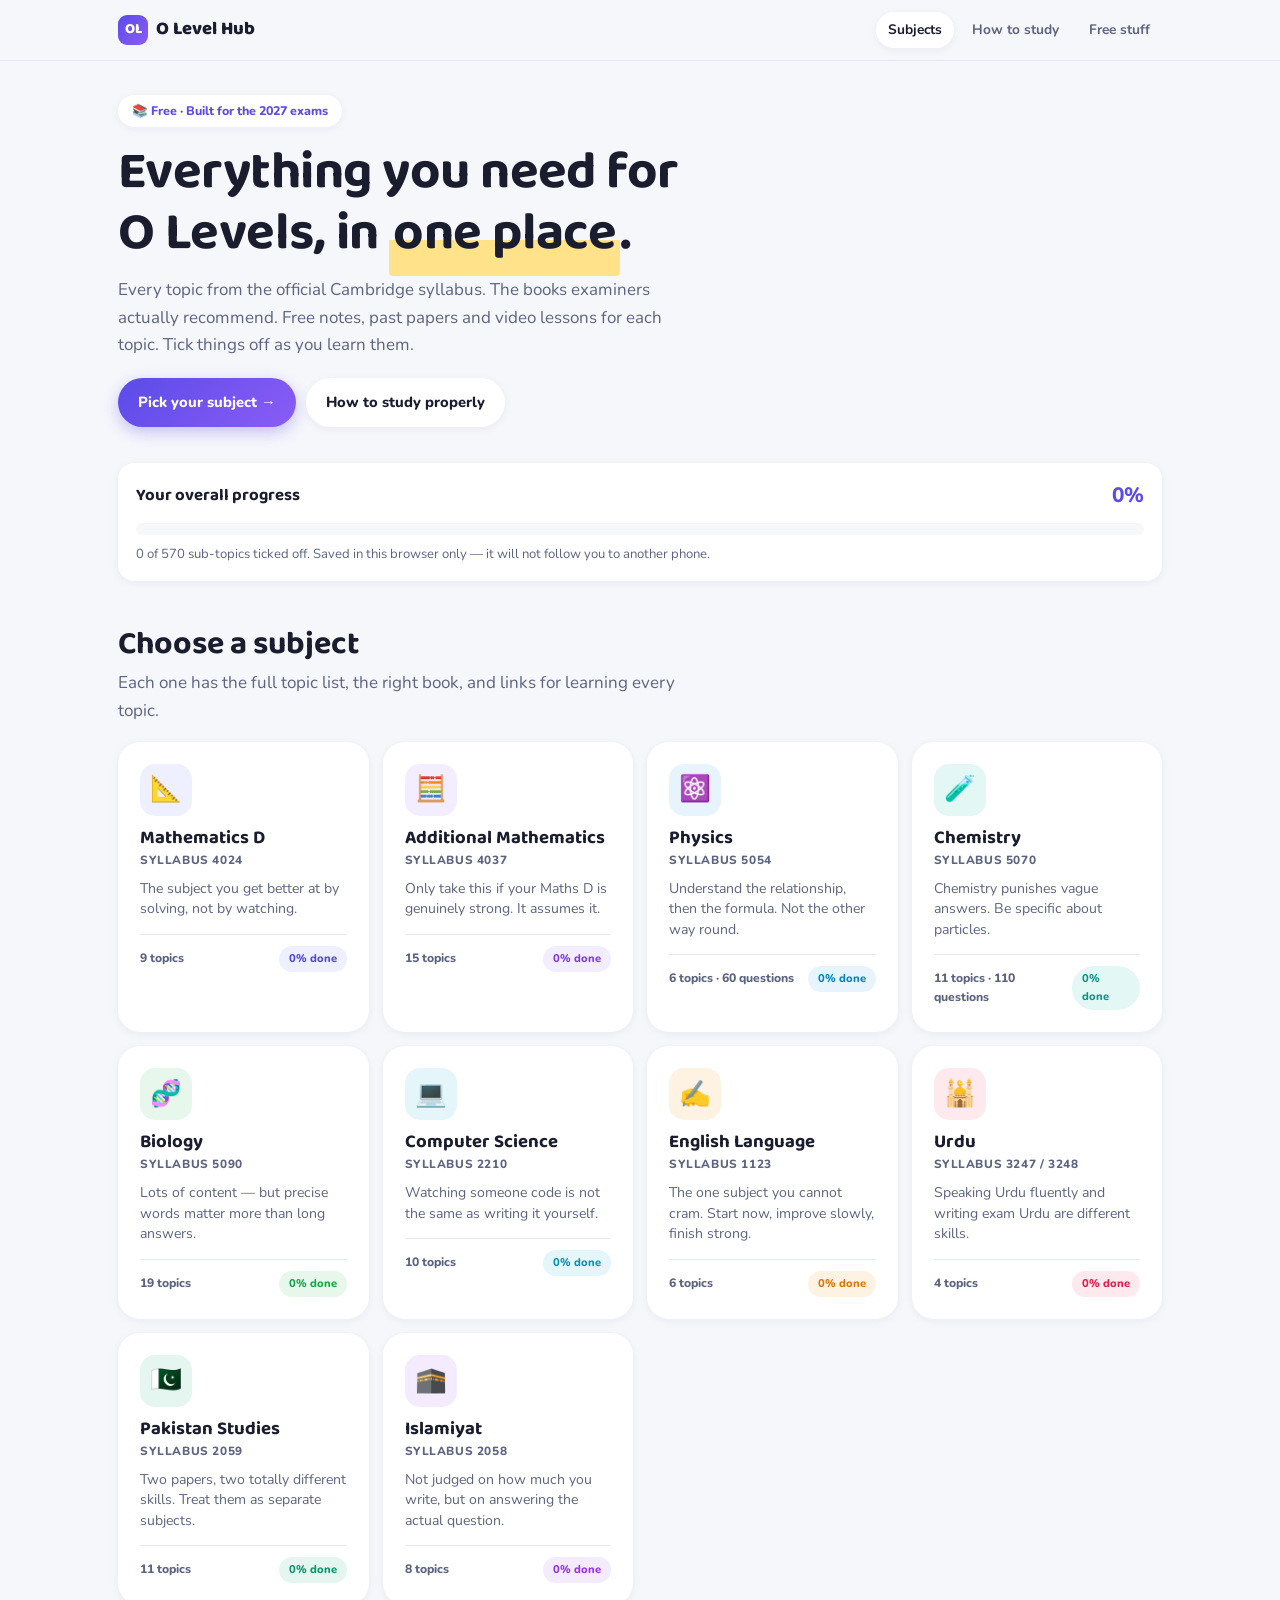
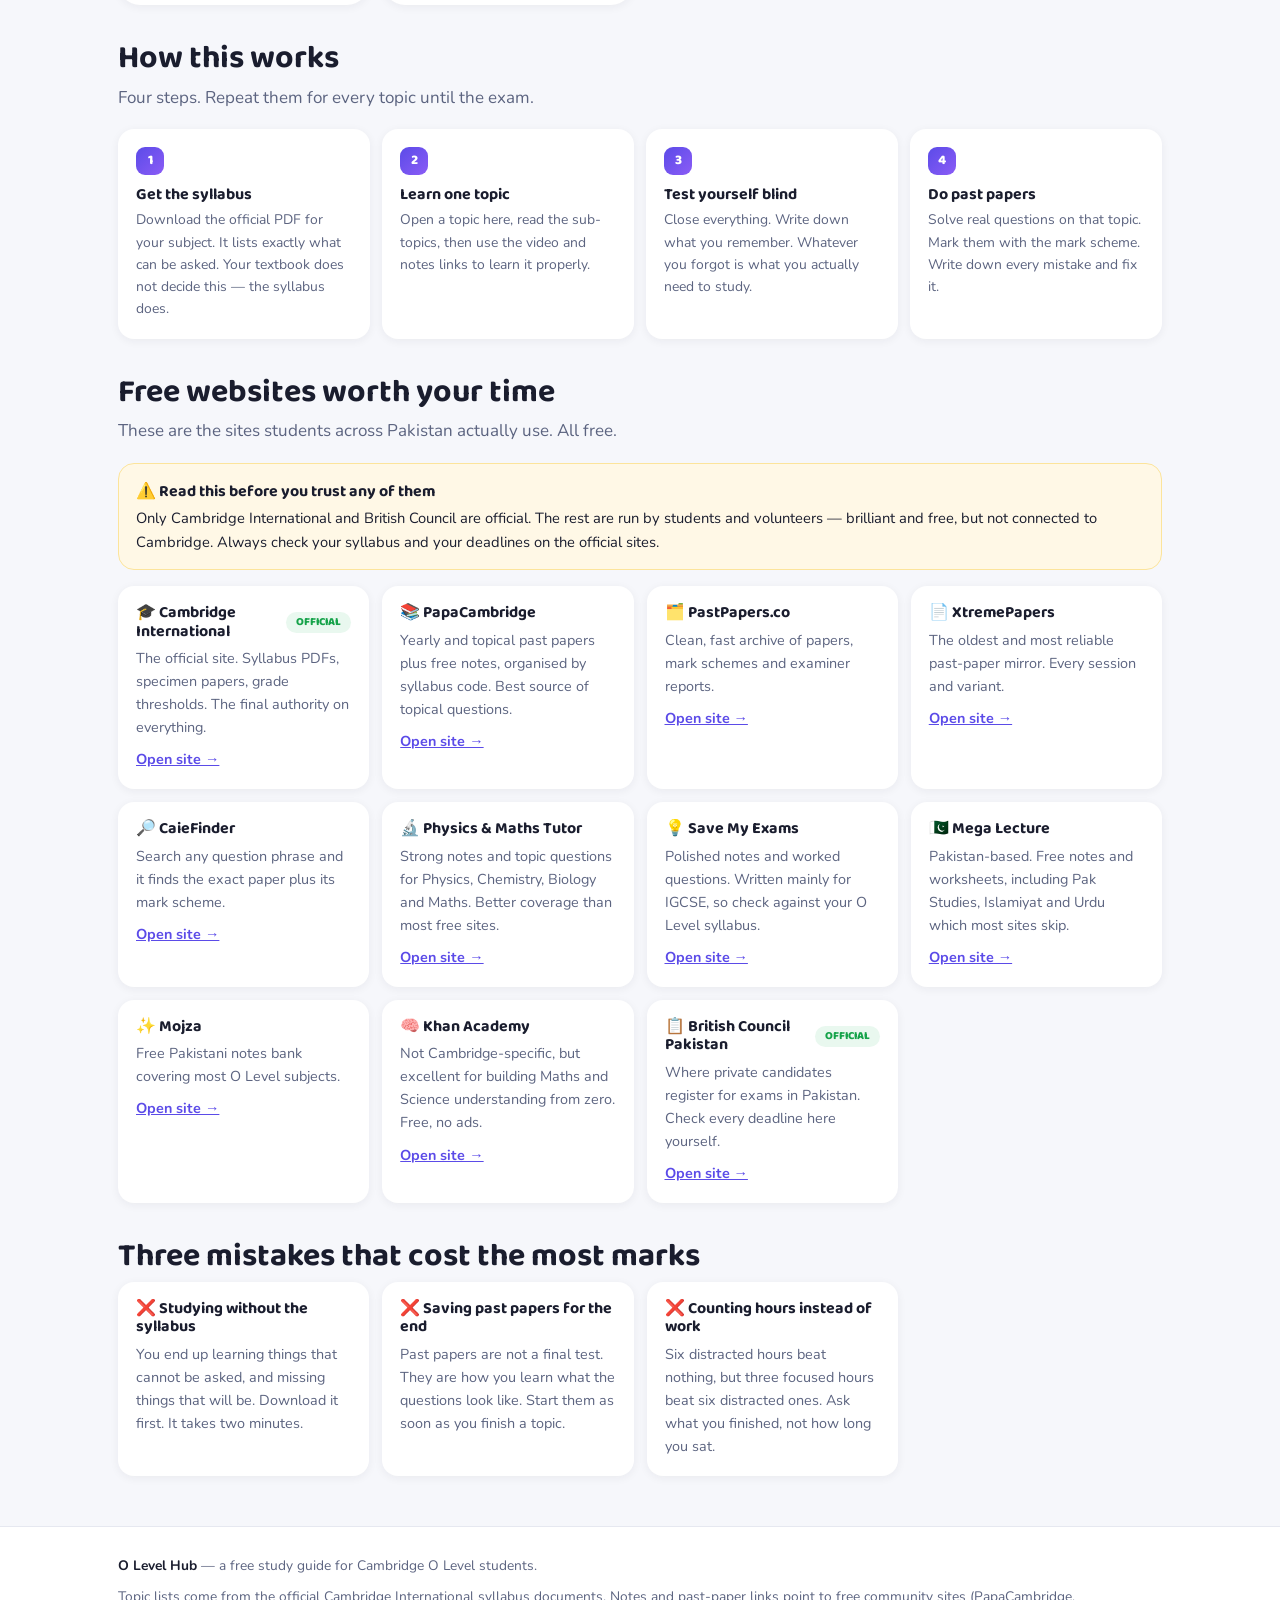
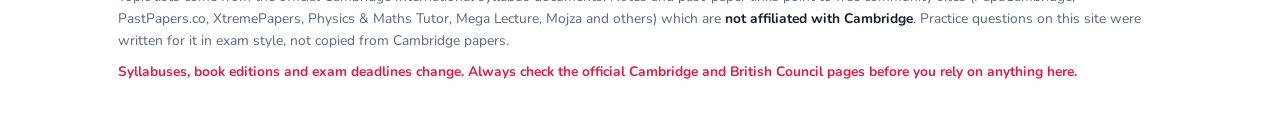
==== index.html @ d4491a42 "index physics past papers" ====
<!DOCTYPE html>
<html lang="en">
<head>
<meta charset="UTF-8">
<meta name="viewport" content="width=device-width, initial-scale=1">
<title>O Level Hub — Free Syllabus, Books & Past Papers</title>
<meta name="description" content="Free Cambridge O Level study hub. Every topic from the official syllabus, the right books, free notes and past papers. Built for students in Pakistan.">
<link rel="preconnect" href="https://fonts.googleapis.com">
<link rel="preconnect" href="https://fonts.gstatic.com" crossorigin>
<link href="https://fonts.googleapis.com/css2?family=Baloo+2:wght@600;700;800&family=Nunito:wght@400;600;700;800&display=swap" rel="stylesheet">
<link rel="stylesheet" href="style.css">
</head>
<body>

<header class="topbar">
  <div class="topbar-in">
    <a class="logo" href="index.html"><span class="dot">OL</span> <span class="full">O Level Hub</span></a>
    <nav class="topnav">
      <a href="index.html" class="on">Subjects</a>
      <a href="guide.html">How to study</a>
      <a href="#resources">Free stuff</a>
    </nav>
  </div>
</header>

<div class="wrap">

  <section class="hero">
    <span class="kicker">📚 Free · Built for the 2027 exams</span>
    <h1>Everything you need for<br>O Levels, in <span class="hl">one place</span>.</h1>
    <p class="lead">Every topic from the official Cambridge syllabus. The books examiners actually recommend. Free notes, past papers and video lessons for each topic. Tick things off as you learn them.</p>
    <div class="btnrow">
      <a class="btn" href="#subjects">Pick your subject →</a>
      <a class="btn alt" href="guide.html">How to study properly</a>
    </div>
  </section>

  <div class="progwrap" id="overall"></div>

  <section class="sec" id="subjects">
    <h2>Choose a subject</h2>
    <p class="sub">Each one has the full topic list, the right book, and links for learning every topic.</p>
    <div class="subjects" id="grid"></div>
  </section>

  <section class="sec">
    <h2>How this works</h2>
    <p class="sub">Four steps. Repeat them for every topic until the exam.</p>
    <div class="steps">
      <div class="step">
        <h4>Get the syllabus</h4>
        <p>Download the official PDF for your subject. It lists exactly what can be asked. Your textbook does not decide this — the syllabus does.</p>
      </div>
      <div class="step">
        <h4>Learn one topic</h4>
        <p>Open a topic here, read the sub-topics, then use the video and notes links to learn it properly.</p>
      </div>
      <div class="step">
        <h4>Test yourself blind</h4>
        <p>Close everything. Write down what you remember. Whatever you forgot is what you actually need to study.</p>
      </div>
      <div class="step">
        <h4>Do past papers</h4>
        <p>Solve real questions on that topic. Mark them with the mark scheme. Write down every mistake and fix it.</p>
      </div>
    </div>
  </section>

  <section class="sec" id="resources">
    <h2>Free websites worth your time</h2>
    <p class="sub">These are the sites students across Pakistan actually use. All free.</p>
    <div class="notice">
      <b>⚠️ Read this before you trust any of them</b>
      Only Cambridge International and British Council are official. The rest are run by students and volunteers — brilliant and free, but not connected to Cambridge. Always check your syllabus and your deadlines on the official sites.
    </div>
    <div class="cards" id="reslist"></div>
  </section>

  <section class="sec">
    <h2>Three mistakes that cost the most marks</h2>
    <div class="cards">
      <div class="card">
        <h4>❌ Studying without the syllabus</h4>
        <p>You end up learning things that cannot be asked, and missing things that will be. Download it first. It takes two minutes.</p>
      </div>
      <div class="card">
        <h4>❌ Saving past papers for the end</h4>
        <p>Past papers are not a final test. They are how you learn what the questions look like. Start them as soon as you finish a topic.</p>
      </div>
      <div class="card">
        <h4>❌ Counting hours instead of work</h4>
        <p>Six distracted hours beat nothing, but three focused hours beat six distracted ones. Ask what you finished, not how long you sat.</p>
      </div>
    </div>
  </section>

</div>

<footer>
  <div class="wrap">
    <p><b>O Level Hub</b> — a free study guide for Cambridge O Level students.</p>
    <p>Topic lists come from the official Cambridge International syllabus documents. Notes and past-paper links point to free community sites (PapaCambridge, PastPapers.co, XtremePapers, Physics &amp; Maths Tutor, Mega Lecture, Mojza and others) which are <b>not affiliated with Cambridge</b>. Practice questions on this site were written for it in exam style, not copied from Cambridge papers.</p>
    <p class="warn">Syllabuses, book editions and exam deadlines change. Always check the official Cambridge and British Council pages before you rely on anything here.</p>
  </div>
</footer>

<script src="data.js"></script>
<script src="questions.js"></script>
<script src="realquestions.js"></script>
<script src="app.js"></script>
<script>
  renderSubjectGrid(document.getElementById("grid"));
  renderOverall(document.getElementById("overall"));
  renderResources(document.getElementById("reslist"));
</script>
</body>
</html>
---- style.css ----
/* ============================================================
   O LEVEL HUB — SHARED STYLES
   Colourful, app-style, built for phones first.
   ============================================================ */

:root{
  --bg:#F6F7FB;
  --card:#FFFFFF;
  --ink:#1A1D2E;
  --ink-soft:#5C6480;
  --line:#E6E8F0;
  --brand:#5B4BE8;
  --brand-2:#8B5CF6;
  --good:#16A34A;
  --warn:#F59E0B;
  --hot:#E11D48;

  --display:'Baloo 2','Trebuchet MS',sans-serif;
  --body:'Nunito','Segoe UI',sans-serif;

  --r-lg:22px;
  --r-md:16px;
  --r-sm:10px;
  --shadow:0 2px 10px rgba(26,29,46,.06);
  --shadow-lg:0 8px 26px rgba(26,29,46,.10);
  --wrap:1080px;
}

*{box-sizing:border-box}
html{-webkit-text-size-adjust:100%;scroll-behavior:smooth}
@media (prefers-reduced-motion:reduce){
  html{scroll-behavior:auto}
  *{animation-duration:.01ms!important;transition-duration:.01ms!important}
}
body{
  margin:0;background:var(--bg);color:var(--ink);
  font-family:var(--body);font-size:17px;line-height:1.6;
  -webkit-font-smoothing:antialiased;
}
img{max-width:100%}
a{color:var(--brand)}
h1,h2,h3,h4{font-family:var(--display);font-weight:700;line-height:1.15;margin:0}
.wrap{max-width:var(--wrap);margin:0 auto;padding:0 18px}

/* ---------- top bar ---------- */
.topbar{
  position:sticky;top:0;z-index:60;background:rgba(246,247,251,.92);
  backdrop-filter:blur(10px);border-bottom:1px solid var(--line);
}
.topbar-in{
  max-width:var(--wrap);margin:0 auto;padding:12px 18px;
  display:flex;align-items:center;gap:14px;
}
.logo{
  font-family:var(--display);font-weight:800;font-size:1.15rem;
  text-decoration:none;color:var(--ink);display:flex;align-items:center;gap:8px;
}
.logo .dot{
  width:30px;height:30px;border-radius:9px;flex:0 0 auto;
  background:linear-gradient(135deg,var(--brand),var(--brand-2));
  display:grid;place-items:center;color:#fff;font-size:.9rem;
}
.topnav{margin-left:auto;display:flex;gap:6px}
.topnav a{
  font-size:.86rem;font-weight:700;text-decoration:none;color:var(--ink-soft);
  padding:7px 12px;border-radius:99px;
}
.topnav a:hover,.topnav a.on{background:#fff;color:var(--ink);box-shadow:var(--shadow)}
@media(max-width:620px){
  .topnav a{padding:6px 9px;font-size:.8rem}
  .logo span.full{display:none}
}

/* ---------- hero ---------- */
.hero{padding:34px 0 12px}
.hero .kicker{
  display:inline-flex;align-items:center;gap:7px;background:#fff;
  border-radius:99px;padding:6px 14px;font-size:.78rem;font-weight:800;
  color:var(--brand);box-shadow:var(--shadow);margin-bottom:16px;
}
.hero h1{font-size:clamp(2rem,7vw,3.3rem);letter-spacing:-.01em;margin-bottom:12px}
.hero h1 .hl{
  background:linear-gradient(180deg,transparent 58%,#FFE28A 58%);
  padding:0 4px;border-radius:4px;
}
.hero p.lead{font-size:1.06rem;color:var(--ink-soft);max-width:56ch;margin:0 0 20px}
.btnrow{display:flex;flex-wrap:wrap;gap:10px;margin-bottom:8px}
.btn{
  display:inline-flex;align-items:center;gap:8px;text-decoration:none;
  font-weight:800;font-size:.92rem;padding:13px 20px;border-radius:99px;
  background:linear-gradient(135deg,var(--brand),var(--brand-2));color:#fff;
  box-shadow:0 5px 16px rgba(91,75,232,.32);border:0;cursor:pointer;
  font-family:var(--body);
}
.btn:hover{transform:translateY(-2px);transition:transform .15s}
.btn.alt{background:#fff;color:var(--ink);box-shadow:var(--shadow)}

/* ---------- section heads ---------- */
.sec{padding:30px 0 6px}
.sec h2{font-size:clamp(1.4rem,4.5vw,2rem);margin-bottom:6px}
.sec p.sub{color:var(--ink-soft);margin:0 0 18px;max-width:60ch}

/* ---------- subject grid ---------- */
.subjects{
  display:grid;gap:14px;
  grid-template-columns:repeat(auto-fill,minmax(230px,1fr));
}
.scard{
  background:var(--card);border-radius:var(--r-lg);padding:20px;
  text-decoration:none;color:var(--ink);box-shadow:var(--shadow);
  border:2px solid transparent;display:block;position:relative;overflow:hidden;
  transition:transform .16s,box-shadow .16s,border-color .16s;
}
.scard:hover{transform:translateY(-4px);box-shadow:var(--shadow-lg)}
.scard .ico{
  width:52px;height:52px;border-radius:15px;display:grid;place-items:center;
  font-size:1.6rem;margin-bottom:12px;
}
.scard h3{font-size:1.16rem;margin-bottom:2px}
.scard .code{
  font-size:.74rem;font-weight:800;letter-spacing:.05em;
  color:var(--ink-soft);margin-bottom:9px;display:block;
}
.scard p{font-size:.88rem;color:var(--ink-soft);margin:0 0 14px;line-height:1.45}
.scard .meta{
  display:flex;align-items:center;justify-content:space-between;
  font-size:.76rem;font-weight:800;color:var(--ink-soft);
  border-top:1px solid var(--line);padding-top:11px;
}
.pill{
  font-size:.7rem;font-weight:800;padding:4px 10px;border-radius:99px;
  background:var(--bg);color:var(--ink-soft);
}

/* ---------- generic cards ---------- */
.cards{display:grid;gap:13px;grid-template-columns:repeat(auto-fill,minmax(240px,1fr))}
.card{
  background:var(--card);border-radius:var(--r-md);padding:18px;
  box-shadow:var(--shadow);
}
.card h4{font-size:1rem;margin-bottom:6px;display:flex;align-items:center;gap:8px}
.card p{font-size:.9rem;color:var(--ink-soft);margin:0}
.card a{font-weight:700;word-break:break-word}

/* ---------- steps ---------- */
.steps{display:grid;gap:12px;grid-template-columns:repeat(auto-fill,minmax(215px,1fr));counter-reset:s}
.step{
  background:var(--card);border-radius:var(--r-md);padding:18px;
  box-shadow:var(--shadow);position:relative;
}
.step::before{
  counter-increment:s;content:counter(s);
  font-family:var(--display);font-weight:800;font-size:.85rem;
  width:28px;height:28px;border-radius:9px;display:grid;place-items:center;
  background:linear-gradient(135deg,var(--brand),var(--brand-2));color:#fff;
  margin-bottom:11px;
}
.step h4{font-size:1rem;margin-bottom:5px}
.step p{font-size:.87rem;color:var(--ink-soft);margin:0}

/* ---------- notice ---------- */
.notice{
  background:#FFF8E6;border:1.5px solid #FCE49B;border-radius:var(--r-md);
  padding:15px 17px;margin:16px 0;font-size:.92rem;
}
.notice b{display:block;margin-bottom:3px;font-family:var(--display);font-size:1rem}
.notice.blue{background:#EEF2FF;border-color:#C9D2FB}
.notice.green{background:#E9F8EF;border-color:#B4E6C9}

/* ---------- subject page header ---------- */
.subhead{padding:26px 0 8px}
.subhead .backlink{
  font-size:.85rem;font-weight:800;text-decoration:none;color:var(--ink-soft);
  display:inline-flex;align-items:center;gap:6px;margin-bottom:16px;
}
.subhero{
  border-radius:var(--r-lg);padding:26px;color:#fff;position:relative;overflow:hidden;
  box-shadow:var(--shadow-lg);
}
.subhero .bigico{font-size:2.6rem;margin-bottom:8px;display:block}
.subhero h1{font-size:clamp(1.8rem,6vw,2.7rem);margin-bottom:4px}
.subhero .codeline{
  font-weight:800;opacity:.9;font-size:.9rem;margin-bottom:12px;
  display:flex;flex-wrap:wrap;gap:8px;align-items:center;
}
.subhero .codeline span{
  background:rgba(255,255,255,.22);padding:4px 11px;border-radius:99px;font-size:.78rem;
}
.subhero p{margin:0;font-size:1.02rem;opacity:.95;max-width:52ch}
.subhero .syllink{
  display:inline-flex;align-items:center;gap:7px;margin-top:16px;
  background:#fff;padding:11px 18px;border-radius:99px;
  font-weight:800;font-size:.87rem;text-decoration:none;
}

/* ---------- papers ---------- */
.papers{display:grid;gap:12px;grid-template-columns:repeat(auto-fill,minmax(230px,1fr))}
.paper{
  background:var(--card);border-radius:var(--r-md);padding:17px;box-shadow:var(--shadow);
  border-left:5px solid var(--brand);
}
.paper h4{font-size:.98rem;margin-bottom:4px}
.paper .pmeta{font-size:.8rem;font-weight:800;color:var(--ink-soft);margin-bottom:7px}
.paper p{font-size:.87rem;color:var(--ink-soft);margin:0}

/* ---------- progress ---------- */
.progwrap{
  background:var(--card);border-radius:var(--r-md);padding:16px 18px;
  box-shadow:var(--shadow);margin:16px 0;
}
.progtop{display:flex;align-items:center;justify-content:space-between;gap:12px;margin-bottom:10px}
.progtop b{font-family:var(--display);font-size:1.05rem}
.progtop .pct{font-weight:800;font-size:1.3rem}
.track{height:12px;background:var(--bg);border-radius:99px;overflow:hidden}
.fill{height:100%;width:0%;border-radius:99px;transition:width .4s ease}
.progwrap .hint{font-size:.82rem;color:var(--ink-soft);margin:9px 0 0}

/* ---------- topic accordion ---------- */
.topic{
  background:var(--card);border-radius:var(--r-md);margin-bottom:11px;
  box-shadow:var(--shadow);overflow:hidden;
}
.topic summary{
  list-style:none;cursor:pointer;padding:16px 18px;
  display:flex;align-items:center;gap:12px;
}
.topic summary::-webkit-details-marker{display:none}
.topic .chev{
  width:26px;height:26px;border-radius:8px;flex:0 0 auto;display:grid;place-items:center;
  font-weight:800;font-size:1.1rem;color:#fff;line-height:1;
}
.topic[open] .chev{transform:rotate(45deg)}
.topic .tname{font-family:var(--display);font-weight:700;font-size:1.05rem;flex:1;min-width:0}
.topic .tcount{
  font-size:.75rem;font-weight:800;color:var(--ink-soft);
  background:var(--bg);padding:4px 10px;border-radius:99px;white-space:nowrap;
}
.tbody{padding:0 18px 18px}
.subrow{
  display:flex;gap:11px;align-items:flex-start;padding:9px 0;
  border-top:1px solid var(--line);font-size:.93rem;
}
.subrow label{cursor:pointer;line-height:1.45}
.subrow input:checked ~ label{color:var(--ink-soft);text-decoration:line-through}
.box{
  appearance:none;-webkit-appearance:none;width:22px;height:22px;flex:0 0 auto;
  border:2px solid #C9CEDD;border-radius:7px;cursor:pointer;background:#fff;
  display:grid;place-content:center;transition:.14s;margin-top:1px;
}
.box::before{
  content:"";width:10px;height:6px;border-left:2.5px solid #fff;border-bottom:2.5px solid #fff;
  transform:rotate(-45deg) scale(0);transition:transform .14s;
}
.box:checked{background:var(--good);border-color:var(--good)}
.box:checked::before{transform:rotate(-45deg) scale(1)}
.box:focus-visible{outline:2px solid var(--brand);outline-offset:2px}

.tiprow{
  background:#FFF8E6;border-radius:var(--r-sm);padding:12px 14px;margin-top:13px;
  font-size:.88rem;line-height:1.5;
}
.tiprow b{font-family:var(--display);display:block;margin-bottom:2px}
.linkrow{display:flex;flex-wrap:wrap;gap:8px;margin-top:12px}
.linkbtn{
  display:inline-flex;align-items:center;gap:6px;text-decoration:none;
  font-size:.8rem;font-weight:800;padding:9px 14px;border-radius:99px;
  background:var(--bg);color:var(--ink);border:1.5px solid var(--line);
}
.linkbtn:hover{border-color:var(--brand);color:var(--brand)}

/* ---------- test page ---------- */
.toolbar{display:flex;flex-wrap:wrap;gap:9px;margin-bottom:16px}
.toolbar .btn{padding:10px 16px;font-size:.85rem}
.qcard{
  background:var(--card);border-radius:var(--r-md);padding:18px;
  box-shadow:var(--shadow);margin-bottom:13px;
}
.qtop{display:flex;align-items:center;gap:9px;margin-bottom:11px;flex-wrap:wrap}
.qnum{
  font-family:var(--display);font-weight:800;font-size:.8rem;color:#fff;
  padding:4px 11px;border-radius:99px;
}
.cmdtag{
  font-size:.7rem;font-weight:800;letter-spacing:.06em;text-transform:uppercase;
  background:#EEF2FF;color:#4F46E5;padding:4px 10px;border-radius:99px;
}
.marks{margin-left:auto;font-weight:800;font-size:.85rem;color:var(--ink-soft)}
.qtext{font-size:1rem;line-height:1.55;margin-bottom:13px}
.reveal{
  font-family:var(--body);font-weight:800;font-size:.83rem;cursor:pointer;
  background:var(--bg);border:1.5px solid var(--line);color:var(--ink);
  padding:9px 15px;border-radius:99px;
}
.reveal:hover{border-color:var(--brand);color:var(--brand)}
.ms{
  margin-top:13px;background:#E9F8EF;border-radius:var(--r-sm);
  padding:14px 16px;font-size:.92rem;
}
.ms b{font-family:var(--display);display:block;margin-bottom:6px;color:#15803D}
.ms ul{margin:0;padding-left:19px}
.ms li{margin-bottom:5px;line-height:1.5}
.ms .trap{
  margin-top:12px;background:#FFF8E6;border-radius:var(--r-sm);padding:11px 13px;
  font-size:.88rem;line-height:1.5;
}
.ms .trap b{color:#B45309;margin-bottom:2px}

.qcard.real{border-left:5px solid var(--good)}
.papertag{
  font-size:.7rem;font-weight:800;letter-spacing:.04em;
  background:#E9F8EF;color:#15803D;padding:4px 10px;border-radius:99px;
}
.partline{
  font-size:.87rem;line-height:1.6;color:var(--ink-soft);
  background:var(--bg);border-radius:var(--r-sm);padding:11px 13px;margin-bottom:11px;
}
.partline b{color:var(--ink)}
.cmdline{display:flex;flex-wrap:wrap;gap:6px;margin-bottom:4px}
.cmdchip{
  font-size:.68rem;font-weight:800;letter-spacing:.05em;text-transform:uppercase;
  background:#EEF2FF;color:#4F46E5;padding:3px 9px;border-radius:99px;
}

.excard{
  background:#FFF4F4;border:1.5px solid #F7C9C9;border-left:5px solid var(--hot);
  border-radius:var(--r-md);padding:16px 18px;
}
.excard ul{margin:0;padding-left:20px}
.excard li{margin-bottom:10px;font-size:.94rem;line-height:1.55}
.excard li:last-child{margin-bottom:0}

/* ---------- lists ---------- */
ul.ticks{list-style:none;padding:0;margin:0}
ul.ticks li{
  padding:8px 0 8px 28px;position:relative;font-size:.94rem;
  border-bottom:1px solid var(--line);
}
ul.ticks li:last-child{border-bottom:0}
ul.ticks li::before{
  content:"✓";position:absolute;left:0;top:8px;color:var(--good);font-weight:800;
}

/* ---------- footer ---------- */
footer{
  margin-top:44px;background:#fff;border-top:1px solid var(--line);
  padding:28px 0 40px;font-size:.86rem;color:var(--ink-soft);
}
footer .wrap p{margin:0 0 9px}
footer b{color:var(--ink)}
footer .warn{color:var(--hot);font-weight:700}

/* ---------- misc ---------- */
.center{text-align:center}
.mt{margin-top:20px}
.hide{display:none}
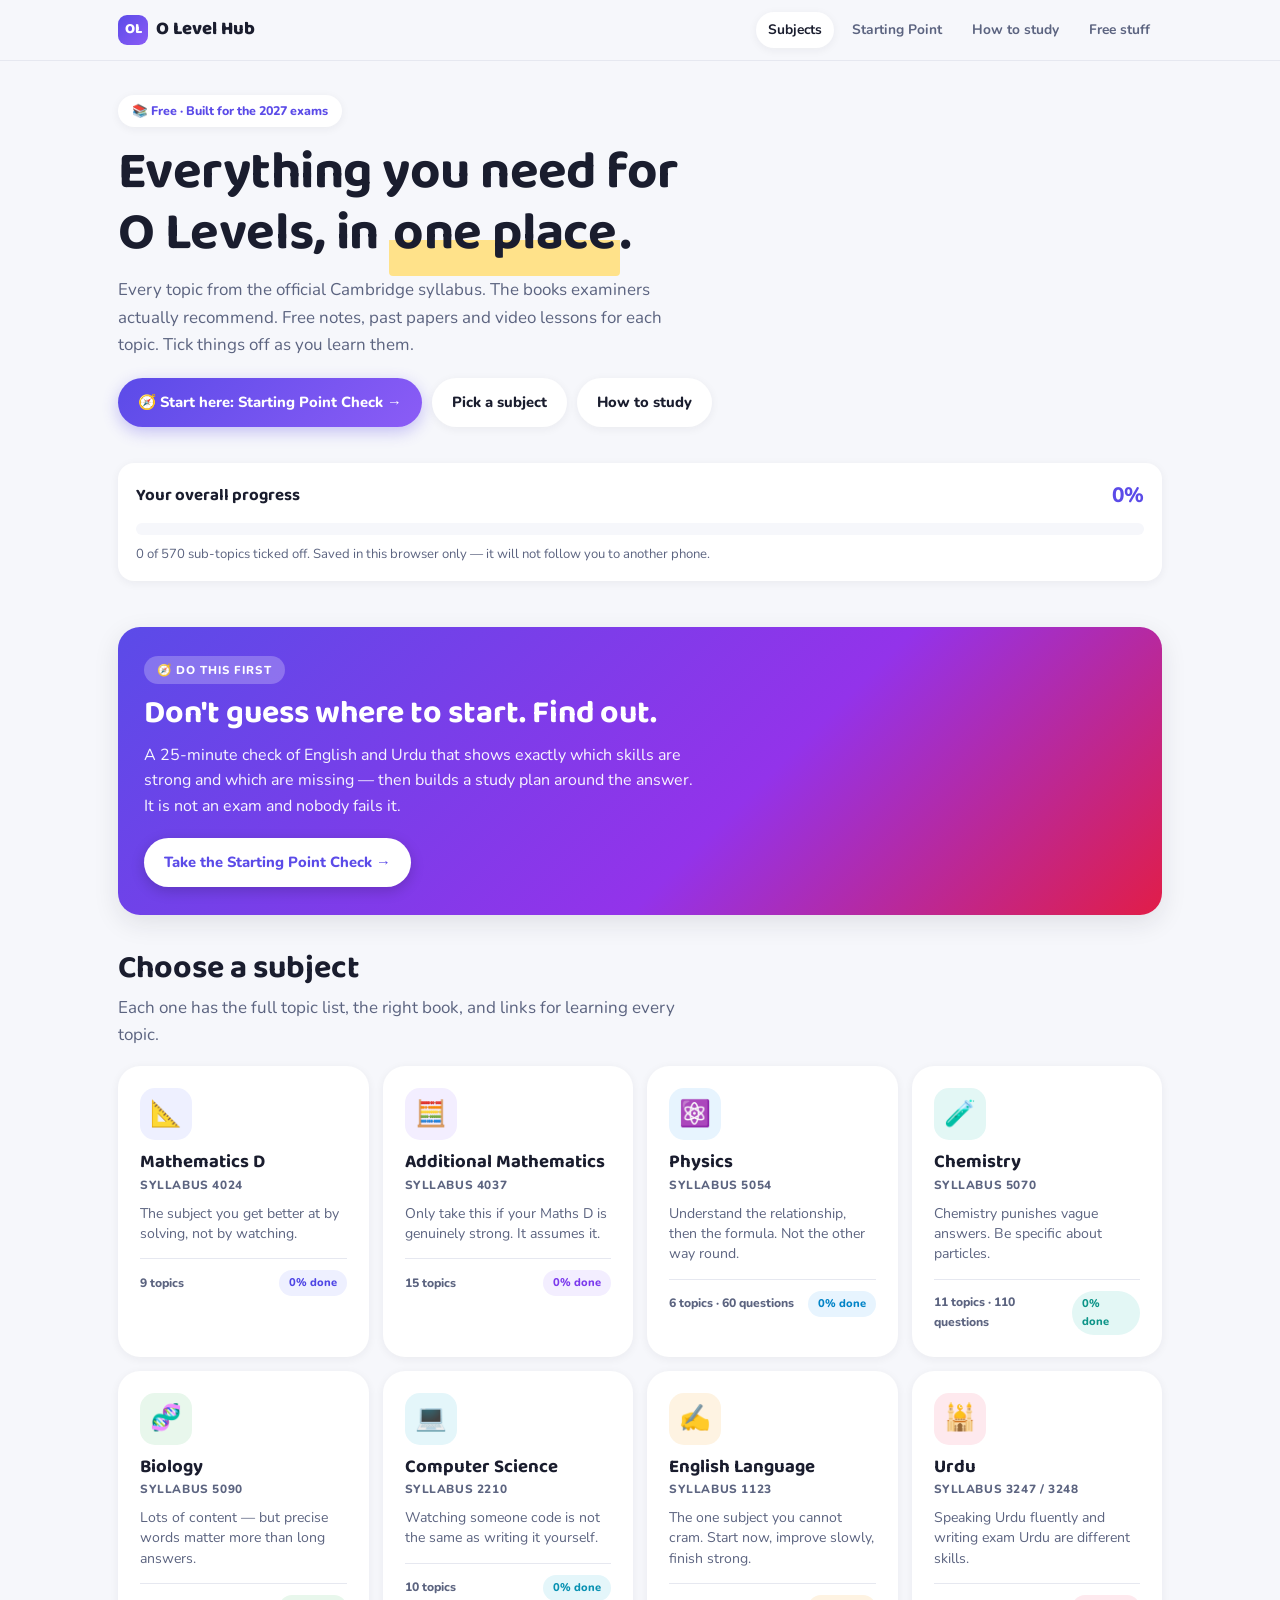
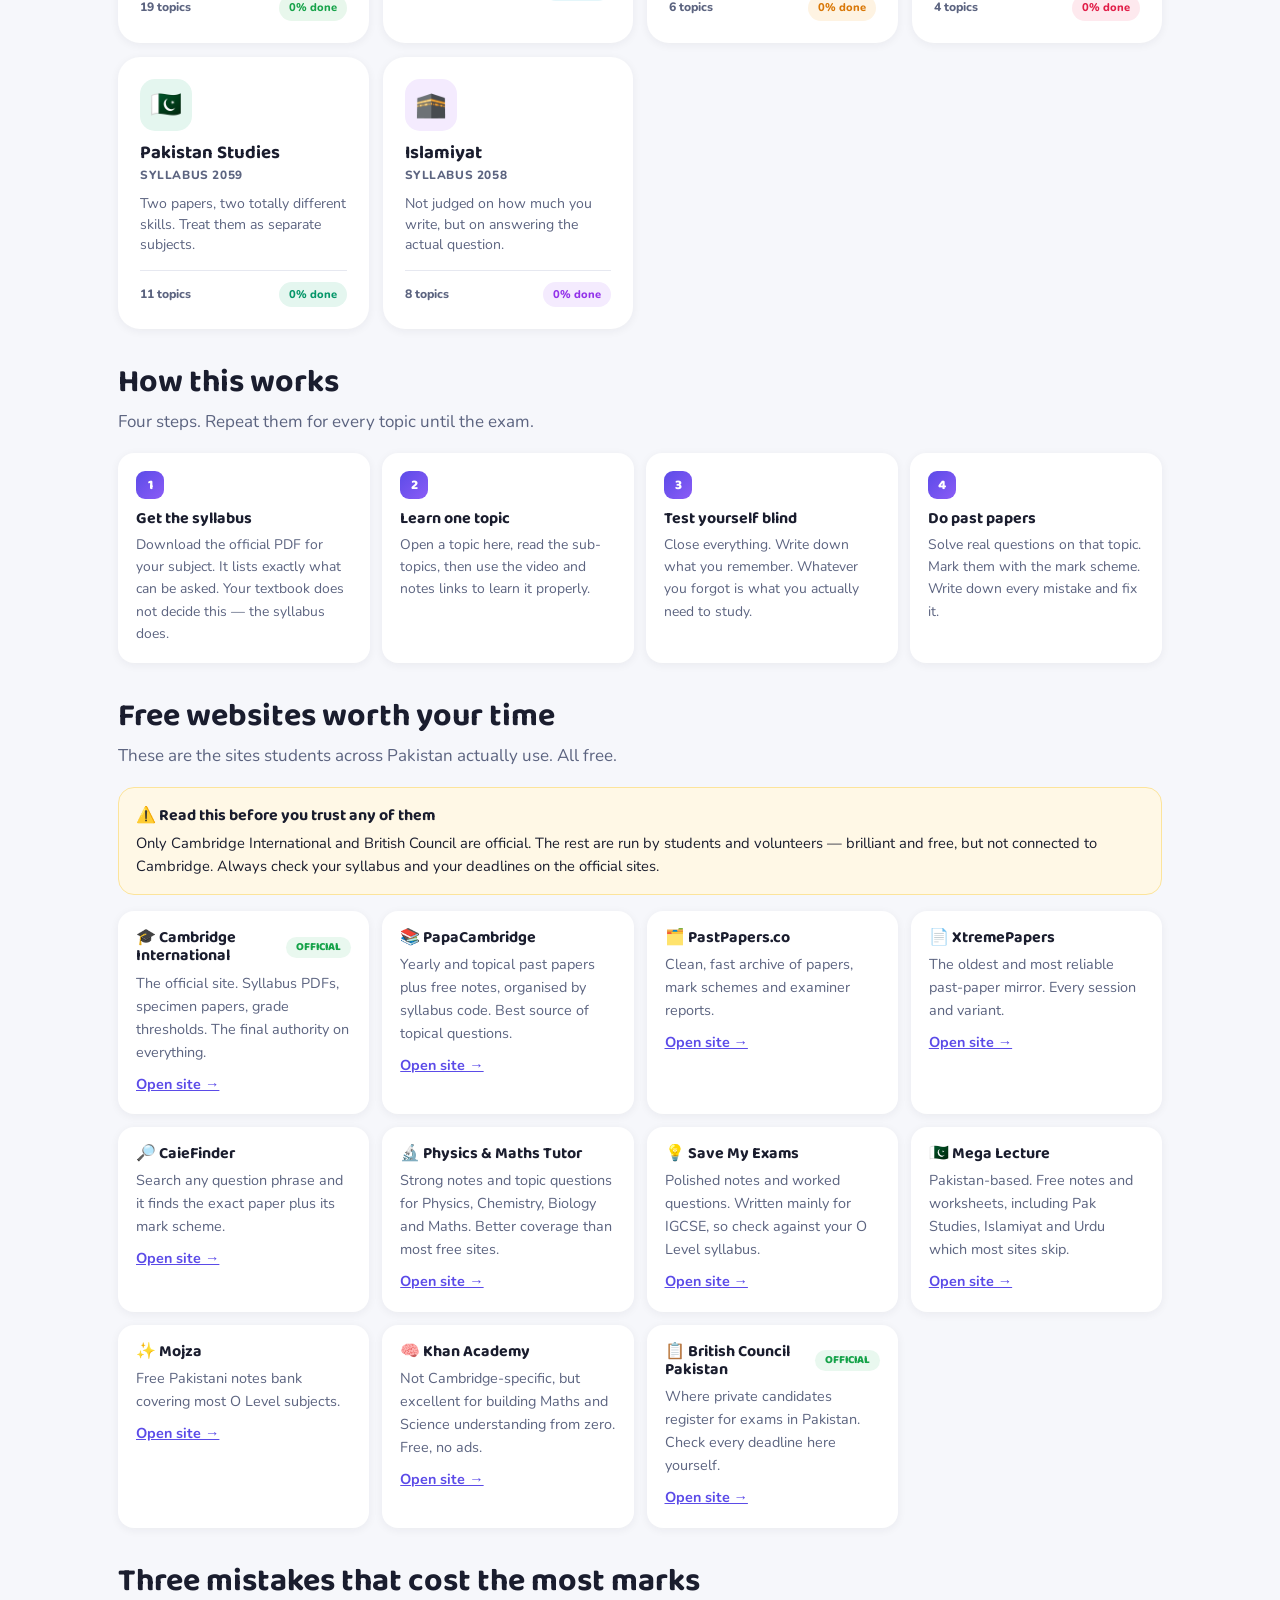
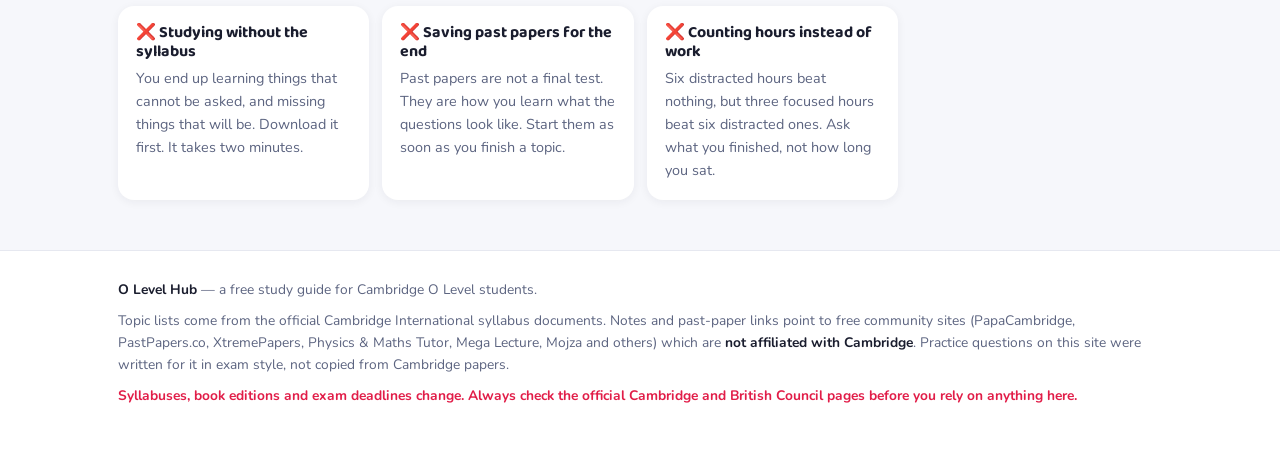
==== commit fd1d64cd: "add test for english" ====
--- a/index.html
+++ b/index.html
@@ -17,6 +17,7 @@
     <a class="logo" href="index.html"><span class="dot">OL</span> <span class="full">O Level Hub</span></a>
     <nav class="topnav">
       <a href="index.html" class="on">Subjects</a>
+      <a href="assessment.html">Starting Point</a>
       <a href="guide.html">How to study</a>
       <a href="#resources">Free stuff</a>
     </nav>
@@ -30,12 +31,25 @@
     <h1>Everything you need for<br>O Levels, in <span class="hl">one place</span>.</h1>
     <p class="lead">Every topic from the official Cambridge syllabus. The books examiners actually recommend. Free notes, past papers and video lessons for each topic. Tick things off as you learn them.</p>
     <div class="btnrow">
-      <a class="btn" href="#subjects">Pick your subject →</a>
-      <a class="btn alt" href="guide.html">How to study properly</a>
+      <a class="btn" href="assessment.html">🧭 Start here: Starting Point Check →</a>
+      <a class="btn alt" href="#subjects">Pick a subject</a>
+      <a class="btn alt" href="guide.html">How to study</a>
     </div>
   </section>
 
   <div class="progwrap" id="overall"></div>
+
+
+  <section class="sec">
+    <div class="assbanner">
+      <div class="assbannertext">
+        <span class="asstag">🧭 DO THIS FIRST</span>
+        <h2>Don't guess where to start. Find out.</h2>
+        <p>A 25-minute check of English and Urdu that shows exactly which skills are strong and which are missing — then builds a study plan around the answer. It is not an exam and nobody fails it.</p>
+        <a class="btn" href="assessment.html">Take the Starting Point Check →</a>
+      </div>
+    </div>
+  </section>
 
   <section class="sec" id="subjects">
     <h2>Choose a subject</h2>
--- a/style.css
+++ b/style.css
@@ -329,6 +329,143 @@
 .excard li{margin-bottom:10px;font-size:.94rem;line-height:1.55}
 .excard li:last-child{margin-bottom:0}
 
+/* ---------- assessment ---------- */
+.asshero{
+  border-radius:var(--r-lg);padding:30px 26px;color:#fff;
+  background:linear-gradient(135deg,var(--brand),var(--brand-2));
+  box-shadow:var(--shadow-lg);
+}
+.asshero .bigico{font-size:2.8rem;display:block;margin-bottom:10px}
+.asshero h1{font-size:clamp(1.8rem,6vw,2.7rem);margin-bottom:10px}
+.asshero p{margin:0 0 8px;opacity:.95;max-width:54ch}
+.asshero p:last-child{margin-bottom:0}
+
+.choicecard{
+  text-align:left;cursor:pointer;border:2px solid var(--line);font-family:var(--body);
+  background:var(--card);
+}
+.choicecard:hover{border-color:var(--brand);transform:translateY(-3px);transition:.15s}
+.choicecard h4{font-size:1.15rem;margin-bottom:8px}
+
+.qprogress{margin-bottom:22px}
+.qptop{display:flex;justify-content:space-between;font-size:.8rem;font-weight:800;color:var(--ink-soft);margin-bottom:8px}
+.passagebox{
+  background:var(--card);border-radius:var(--r-md);padding:18px;margin-bottom:20px;
+  box-shadow:var(--shadow);border-left:5px solid var(--brand);
+}
+.passagebox .plabel{
+  font-size:.7rem;font-weight:800;letter-spacing:.1em;text-transform:uppercase;
+  color:var(--brand);margin-bottom:8px;
+}
+.passagebox .ptext{font-size:1rem;line-height:1.75}
+.qbig{
+  font-family:var(--display);font-weight:700;font-size:clamp(1.15rem,4vw,1.5rem);
+  line-height:1.4;margin-bottom:20px;
+}
+.opts{display:grid;gap:10px}
+.opt{
+  display:flex;align-items:center;gap:13px;text-align:left;cursor:pointer;
+  background:var(--card);border:2px solid var(--line);border-radius:var(--r-md);
+  padding:15px 17px;font-family:var(--body);font-size:1rem;color:var(--ink);
+  transition:border-color .13s,transform .13s,background .13s;
+}
+.opt:hover{border-color:var(--brand);transform:translateX(3px)}
+.opt.chosen{border-color:var(--brand);background:#EEF2FF}
+.optletter{
+  width:30px;height:30px;flex:0 0 auto;border-radius:9px;display:grid;place-items:center;
+  background:var(--bg);font-weight:800;font-size:.85rem;color:var(--ink-soft);
+}
+.opt.chosen .optletter{background:var(--brand);color:#fff}
+.hint{font-size:.85rem;color:var(--ink-soft)}
+
+.writebox{
+  width:100%;min-height:210px;border:2px solid var(--line);border-radius:var(--r-md);
+  padding:16px;font-family:var(--body);font-size:1.02rem;line-height:1.7;resize:vertical;
+  background:var(--card);color:var(--ink);
+}
+.writebox:focus{outline:none;border-color:var(--brand)}
+.writestats{
+  margin-top:9px;font-size:.85rem;font-weight:800;color:var(--ink-soft);
+}
+
+/* urdu script */
+.urdu{font-family:'Noto Nastaliq Urdu',serif;direction:rtl;text-align:right;line-height:2.4}
+.opt.urdu{flex-direction:row-reverse;text-align:right}
+
+/* results */
+.reportcard{
+  background:var(--card);border-radius:var(--r-lg);padding:22px;margin:18px 0;
+  box-shadow:var(--shadow);
+}
+.rchead{display:flex;justify-content:space-between;align-items:flex-start;gap:14px;flex-wrap:wrap;margin-bottom:12px}
+.rchead h3{font-size:1.4rem;margin:0}
+.rcdate{font-size:.78rem;color:var(--ink-soft);font-weight:700}
+.rclevel{font-weight:800;font-size:.85rem;padding:8px 15px;border-radius:99px;white-space:nowrap}
+.rcwhat{font-size:.97rem;color:var(--ink-soft);margin:0 0 14px;line-height:1.6}
+.rcscore{font-size:.95rem;margin-bottom:16px}
+.rcscore b{font-size:1.3rem;font-family:var(--display)}
+.bars{display:grid;gap:11px;margin-bottom:18px}
+.barlabel{display:flex;justify-content:space-between;font-size:.85rem;font-weight:700;margin-bottom:5px}
+.l2title{font-family:var(--display);font-weight:700;font-size:1rem;margin-bottom:9px}
+.ladder2{margin-bottom:18px}
+.l2row{
+  display:flex;align-items:center;gap:11px;padding:9px 12px;border-radius:var(--r-sm);
+  margin-bottom:5px;font-size:.88rem;
+}
+.l2row.pass{background:#E9F8EF}
+.l2row.fail{background:var(--bg);opacity:.65}
+.l2n{font-weight:800;width:62px;flex:0 0 auto}
+.l2name{flex:1;color:var(--ink-soft)}
+.l2score{font-weight:800}
+.l2tick{width:20px;text-align:center;font-weight:800}
+.l2row.pass .l2tick{color:var(--good)}
+
+.writeblock{border-top:1px solid var(--line);padding-top:16px}
+.wstats{display:grid;grid-template-columns:repeat(auto-fit,minmax(105px,1fr));gap:9px;margin-bottom:14px}
+.wstat{background:var(--bg);border-radius:var(--r-sm);padding:12px;text-align:center}
+.wstat b{display:block;font-family:var(--display);font-size:1.25rem}
+.wstat span{font-size:.72rem;font-weight:700;color:var(--ink-soft)}
+.wverdict{list-style:none;padding:0;margin:0 0 12px}
+.wverdict li{padding:9px 13px;border-radius:var(--r-sm);margin-bottom:6px;font-size:.9rem;line-height:1.5}
+.wverdict li.good{background:#E9F8EF}
+.wverdict li.mid{background:#FFF8E6}
+.wverdict li.low{background:#FFF4F4}
+.wsample summary{cursor:pointer;font-weight:800;font-size:.88rem;color:var(--brand)}
+.wtext{
+  margin-top:11px;background:var(--bg);border-radius:var(--r-sm);padding:14px;
+  font-size:.95rem;line-height:1.7;white-space:pre-wrap;
+}
+.planh{margin-top:32px}
+.plan{display:grid;gap:12px}
+.plancard{
+  background:var(--card);border-radius:var(--r-md);padding:18px;box-shadow:var(--shadow);
+  display:flex;gap:15px;align-items:flex-start;border-left:5px solid var(--brand);
+}
+.planicon{font-size:1.7rem;flex:0 0 auto}
+.plancard h4{font-size:1.05rem;margin-bottom:7px}
+.planwhy,.planhow{font-size:.9rem;margin:0 0 6px;line-height:1.55;color:var(--ink-soft)}
+.planhow{margin-bottom:0}
+.planwhy b,.planhow b{color:var(--ink)}
+
+@media print{
+  .topbar,.btnrow,footer{display:none!important}
+  body{background:#fff}
+  .reportcard,.plancard{box-shadow:none;border:1px solid #ccc}
+}
+
+.assbanner{
+  border-radius:var(--r-lg);padding:28px 26px;color:#fff;
+  background:linear-gradient(135deg,#5B4BE8,#9333EA 60%,#E11D48);
+  box-shadow:var(--shadow-lg);
+}
+.asstag{
+  display:inline-block;background:rgba(255,255,255,.24);border-radius:99px;
+  padding:5px 13px;font-size:.72rem;font-weight:800;letter-spacing:.09em;margin-bottom:12px;
+}
+.assbanner h2{font-size:clamp(1.4rem,4.6vw,2rem);margin-bottom:10px;color:#fff}
+.assbanner p{margin:0 0 18px;opacity:.95;max-width:56ch;font-size:1rem}
+.assbanner .btn{background:#fff;color:var(--brand);box-shadow:0 4px 14px rgba(0,0,0,.18)}
+
 /* ---------- lists ---------- */
 ul.ticks{list-style:none;padding:0;margin:0}
 ul.ticks li{
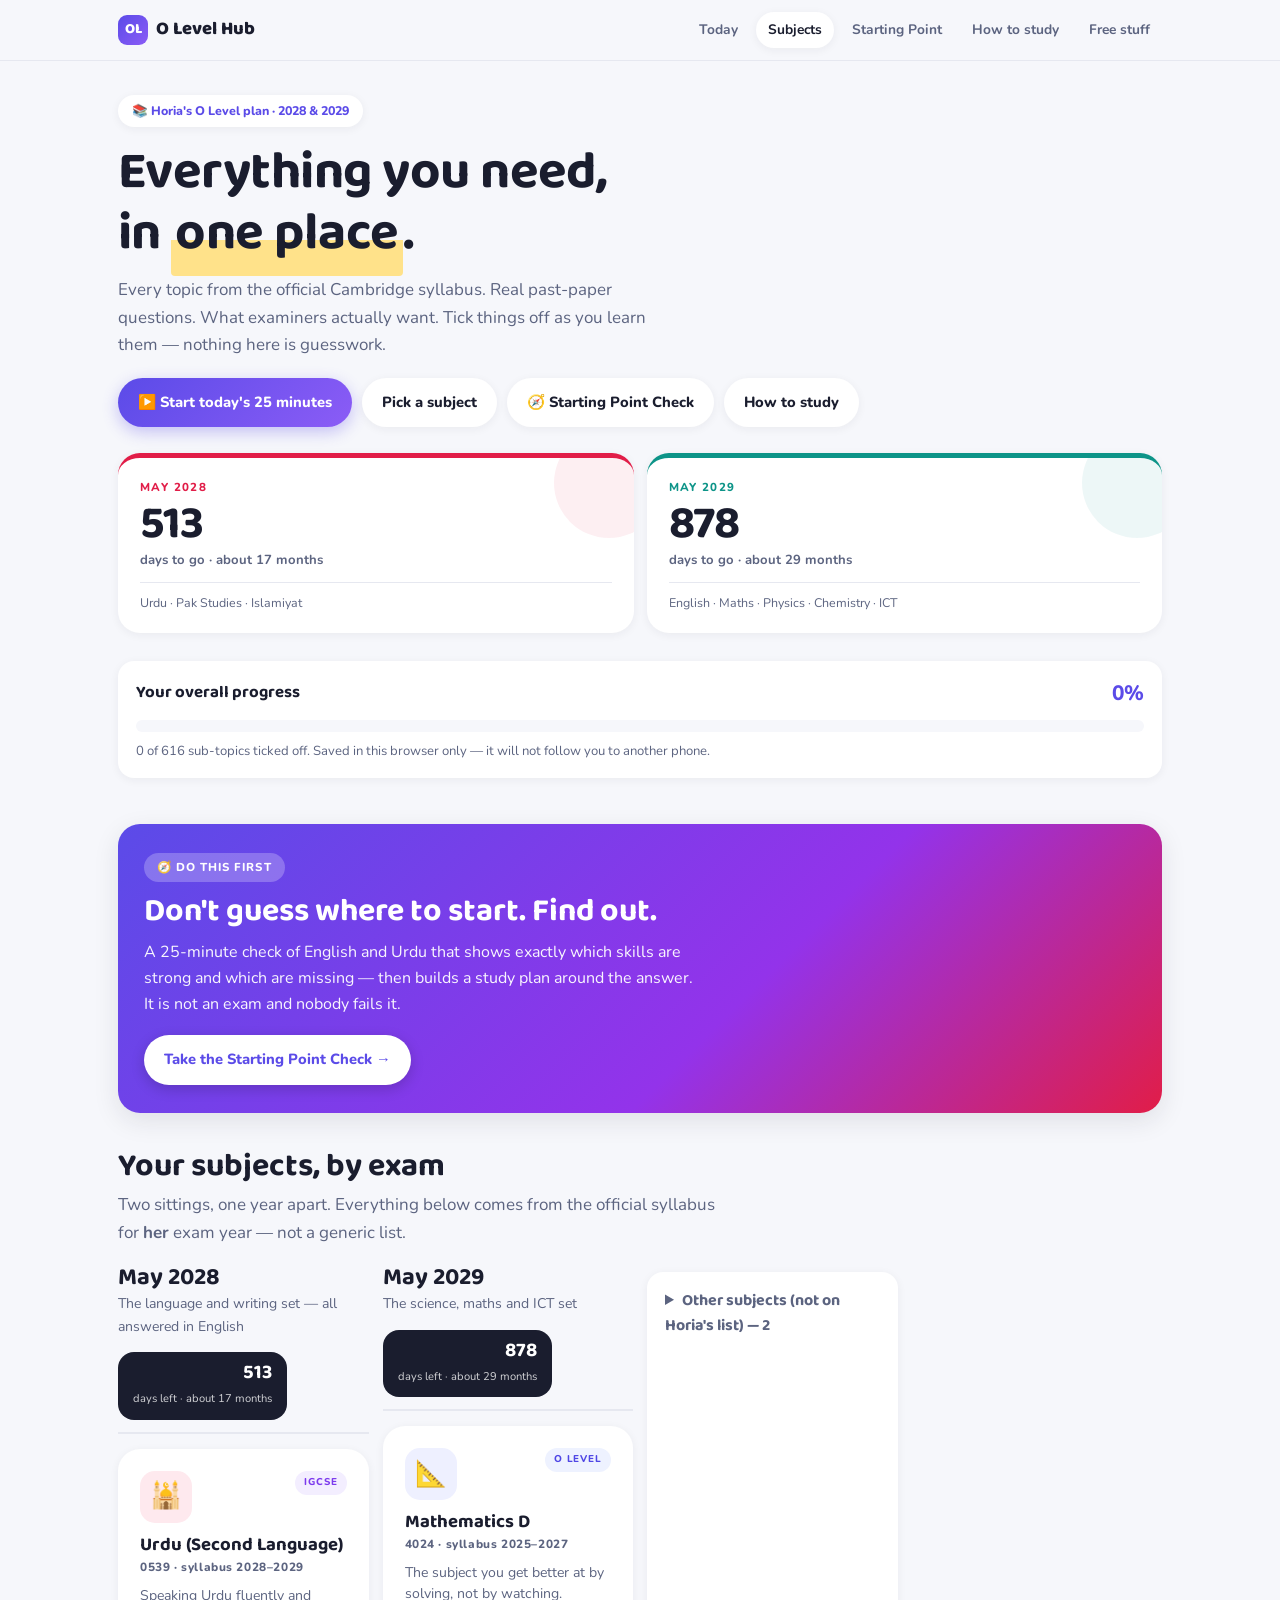
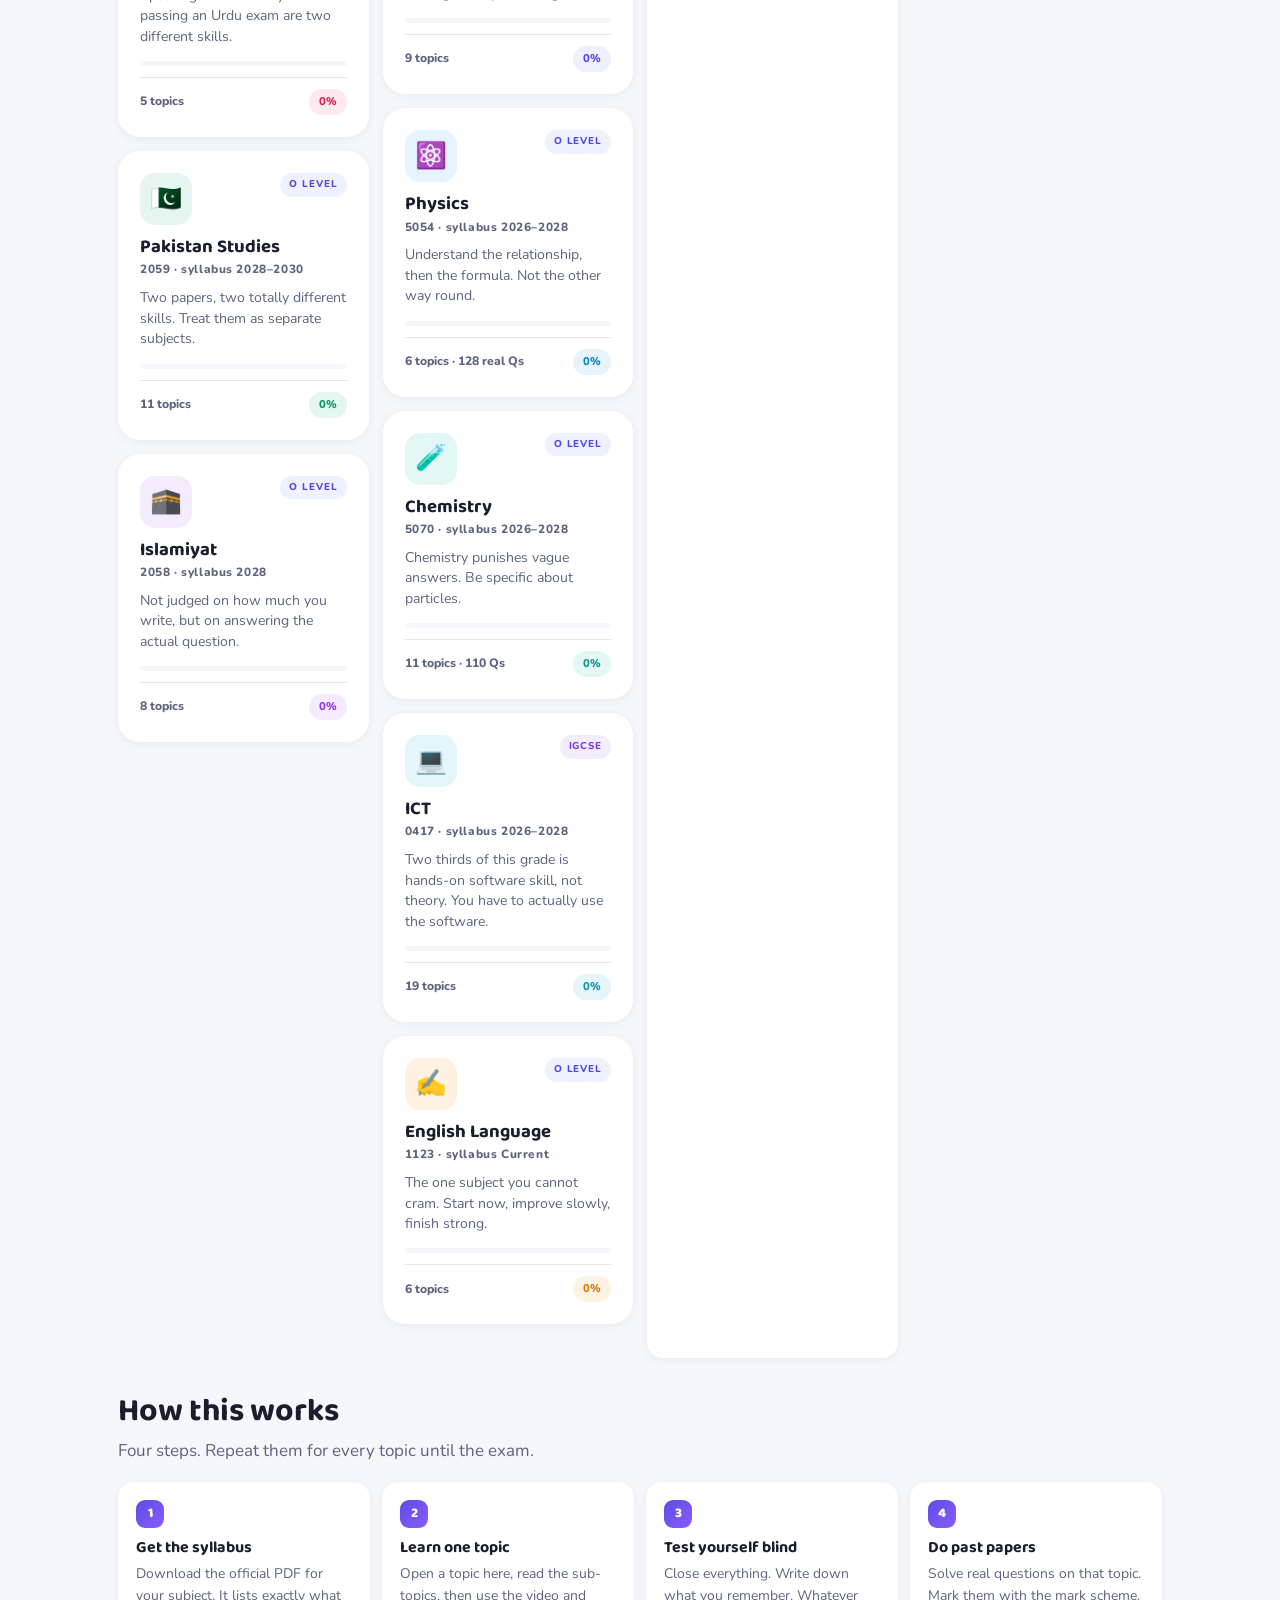
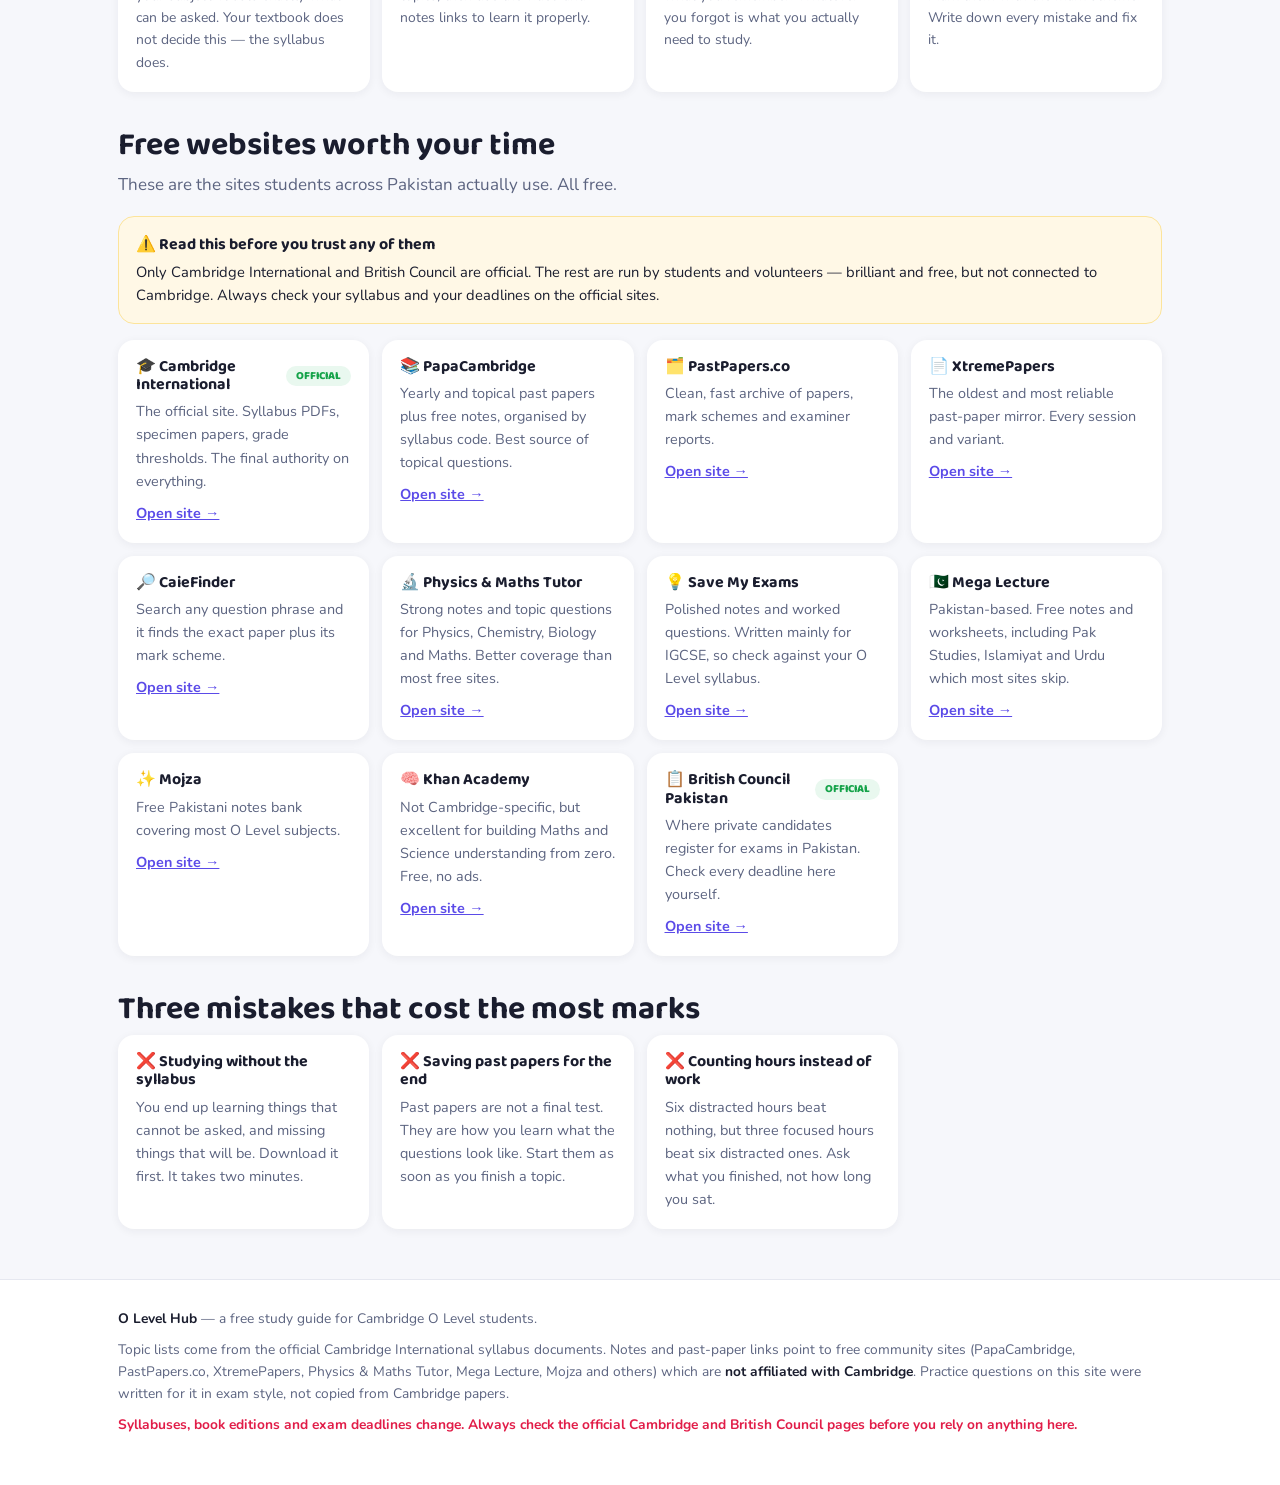
==== commit 4ebae74d: "add today page" ====
--- a/index.html
+++ b/index.html
@@ -16,7 +16,8 @@
   <div class="topbar-in">
     <a class="logo" href="index.html"><span class="dot">OL</span> <span class="full">O Level Hub</span></a>
     <nav class="topnav">
-      <a href="index.html" class="on">Subjects</a>
+      
+      <a href="today.html">Today</a><a href="index.html" class="on">Subjects</a>
       <a href="assessment.html">Starting Point</a>
       <a href="guide.html">How to study</a>
       <a href="#resources">Free stuff</a>
@@ -27,14 +28,16 @@
 <div class="wrap">
 
   <section class="hero">
-    <span class="kicker">📚 Free · Built for the 2027 exams</span>
-    <h1>Everything you need for<br>O Levels, in <span class="hl">one place</span>.</h1>
-    <p class="lead">Every topic from the official Cambridge syllabus. The books examiners actually recommend. Free notes, past papers and video lessons for each topic. Tick things off as you learn them.</p>
+    <span class="kicker">📚 Horia's O Level plan · 2028 &amp; 2029</span>
+    <h1>Everything you need,<br>in <span class="hl">one place</span>.</h1>
+    <p class="lead">Every topic from the official Cambridge syllabus. Real past-paper questions. What examiners actually want. Tick things off as you learn them — nothing here is guesswork.</p>
     <div class="btnrow">
-      <a class="btn" href="assessment.html">🧭 Start here: Starting Point Check →</a>
+      <a class="btn" href="today.html">▶️ Start today's 25 minutes</a>
       <a class="btn alt" href="#subjects">Pick a subject</a>
+      <a class="btn alt" href="assessment.html">🧭 Starting Point Check</a>
       <a class="btn alt" href="guide.html">How to study</a>
     </div>
+    <div class="bigcount" id="bigcount"></div>
   </section>
 
   <div class="progwrap" id="overall"></div>
@@ -52,8 +55,8 @@
   </section>
 
   <section class="sec" id="subjects">
-    <h2>Choose a subject</h2>
-    <p class="sub">Each one has the full topic list, the right book, and links for learning every topic.</p>
+    <h2>Your subjects, by exam</h2>
+    <p class="sub">Two sittings, one year apart. Everything below comes from the official syllabus for <b>her</b> exam year — not a generic list.</p>
     <div class="subjects" id="grid"></div>
   </section>
 
@@ -123,6 +126,7 @@
 <script src="realquestions.js"></script>
 <script src="app.js"></script>
 <script>
+  renderCountdowns(document.getElementById("bigcount"));
   renderSubjectGrid(document.getElementById("grid"));
   renderOverall(document.getElementById("overall"));
   renderResources(document.getElementById("reslist"));
--- a/style.css
+++ b/style.css
@@ -466,6 +466,120 @@
 .assbanner p{margin:0 0 18px;opacity:.95;max-width:56ch;font-size:1rem}
 .assbanner .btn{background:#fff;color:var(--brand);box-shadow:0 4px 14px rgba(0,0,0,.18)}
 
+/* ---------- exam countdowns ---------- */
+.bigcount{display:grid;grid-template-columns:repeat(auto-fit,minmax(250px,1fr));gap:13px;margin-top:26px}
+.cdcard{
+  background:var(--card);border-radius:var(--r-lg);padding:20px 22px;
+  box-shadow:var(--shadow);border-top:5px solid var(--cd);position:relative;overflow:hidden;
+}
+.cdcard::after{
+  content:"";position:absolute;right:-30px;top:-30px;width:110px;height:110px;
+  border-radius:50%;background:var(--cd);opacity:.07;
+}
+.cdyear{
+  font-size:.72rem;font-weight:800;letter-spacing:.12em;text-transform:uppercase;
+  color:var(--cd);display:block;margin-bottom:4px;
+}
+.cddays{
+  font-family:var(--display);font-size:2.9rem;line-height:1;display:block;
+  color:var(--ink);letter-spacing:-.02em;
+}
+.cdlabel{font-size:.82rem;font-weight:700;color:var(--ink-soft);display:block;margin-top:3px}
+.cdsubs{
+  font-size:.78rem;color:var(--ink-soft);display:block;margin-top:11px;
+  padding-top:11px;border-top:1px solid var(--line);line-height:1.5;
+}
+
+/* ---------- sitting groups ---------- */
+.sitting{margin-bottom:34px}
+.sitting-head{
+  display:flex;justify-content:space-between;align-items:center;gap:14px;
+  flex-wrap:wrap;margin-bottom:15px;padding-bottom:12px;border-bottom:2px solid var(--line);
+}
+.sitting-head h3{font-size:1.5rem;margin:0}
+.sitting-head p{margin:2px 0 0;font-size:.88rem;color:var(--ink-soft)}
+.countdown-chip{
+  background:var(--ink);color:#fff;border-radius:var(--r-md);padding:9px 15px;text-align:right;
+}
+.countdown-chip b{font-family:var(--display);font-size:1.25rem;display:block;line-height:1.1}
+.countdown-chip span{font-size:.7rem;opacity:.8}
+
+/* ---------- enhanced subject cards ---------- */
+.scard-top{display:flex;justify-content:space-between;align-items:flex-start;margin-bottom:12px}
+.scard .ico{margin-bottom:0}
+.qualbadge{
+  font-size:.62rem;font-weight:800;letter-spacing:.09em;padding:4px 9px;border-radius:99px;
+}
+.qualbadge.igcse{background:#F3EEFF;color:#7C3AED}
+.qualbadge.olevel{background:#EEF2FF;color:#4F46E5}
+.scard-bar{
+  height:5px;background:var(--bg);border-radius:99px;overflow:hidden;margin-bottom:11px;
+}
+.scard-bar span{display:block;height:100%;border-radius:99px;transition:width .4s}
+.scard:hover{border-color:var(--sc)}
+
+.othersubs{
+  background:var(--card);border-radius:var(--r-md);padding:16px 18px;
+  box-shadow:var(--shadow);margin-top:8px;
+}
+.othersubs summary{
+  cursor:pointer;font-family:var(--display);font-weight:700;font-size:1rem;color:var(--ink-soft);
+}
+.othersubs[open] summary{margin-bottom:6px}
+
+/* ---------- subject hero extras ---------- */
+.codeline .hot{background:rgba(255,255,255,.35)!important;font-weight:800}
+.herocount{
+  background:rgba(255,255,255,.2);border-radius:var(--r-md);padding:11px 16px;
+  margin-top:15px;display:inline-block;font-size:.92rem;
+}
+.herocount b{font-family:var(--display);font-size:1.5rem}
+.herocount span{opacity:.85;font-size:.85rem}
+
+/* ---------- today page ---------- */
+.todayhero{
+  border-radius:var(--r-lg);padding:28px 26px;color:#fff;
+  background:linear-gradient(135deg,#5B4BE8,#8B5CF6);box-shadow:var(--shadow-lg);
+}
+.todaydate{font-size:.8rem;font-weight:800;letter-spacing:.08em;text-transform:uppercase;opacity:.85;margin-bottom:6px}
+.todayhero h1{font-size:clamp(2.2rem,7vw,3.2rem);margin-bottom:8px}
+.todayhero p{margin:0;opacity:.94}
+.streakrow{display:flex;gap:10px;margin-top:20px;flex-wrap:wrap}
+.streakbit{
+  background:rgba(255,255,255,.2);border-radius:var(--r-md);padding:11px 17px;min-width:92px;
+}
+.streakbit b{font-family:var(--display);font-size:1.6rem;display:block;line-height:1.1}
+.streakbit span{font-size:.72rem;font-weight:700;opacity:.88}
+
+.tasklet{
+  background:var(--card);border-radius:var(--r-md);padding:18px;box-shadow:var(--shadow);
+  margin-bottom:13px;display:flex;gap:15px;align-items:flex-start;
+  border-left:5px solid var(--brand);transition:.18s;
+}
+.tasklet.done{opacity:.58;border-left-color:var(--good)}
+.taskcheck{
+  width:34px;height:34px;flex:0 0 auto;border-radius:11px;cursor:pointer;
+  border:2.5px solid #C9CEDD;background:#fff;font-size:1.05rem;font-weight:800;color:#fff;
+  display:grid;place-items:center;transition:.15s;
+}
+.taskcheck.on{background:var(--good);border-color:var(--good)}
+.taskcheck:hover{border-color:var(--brand)}
+.taskbody{min-width:0;flex:1}
+.taskhead{display:flex;align-items:center;gap:9px;margin-bottom:9px;flex-wrap:wrap}
+.taskicon{font-size:1.3rem}
+.taskhead h3{font-size:1.1rem;margin:0;flex:1;min-width:120px}
+.taskmins{
+  font-size:.7rem;font-weight:800;background:var(--bg);color:var(--ink-soft);
+  padding:4px 10px;border-radius:99px;
+}
+.tasklet.done .taskhead h3{text-decoration:line-through}
+.taskwhat{font-size:.95rem;margin:0 0 9px;line-height:1.6}
+.taskwhy{
+  font-size:.86rem;margin:0 0 11px;color:var(--ink-soft);background:var(--bg);
+  border-radius:var(--r-sm);padding:10px 13px;line-height:1.5;
+}
+.taskwhy b{color:var(--ink)}
+
 /* ---------- lists ---------- */
 ul.ticks{list-style:none;padding:0;margin:0}
 ul.ticks li{
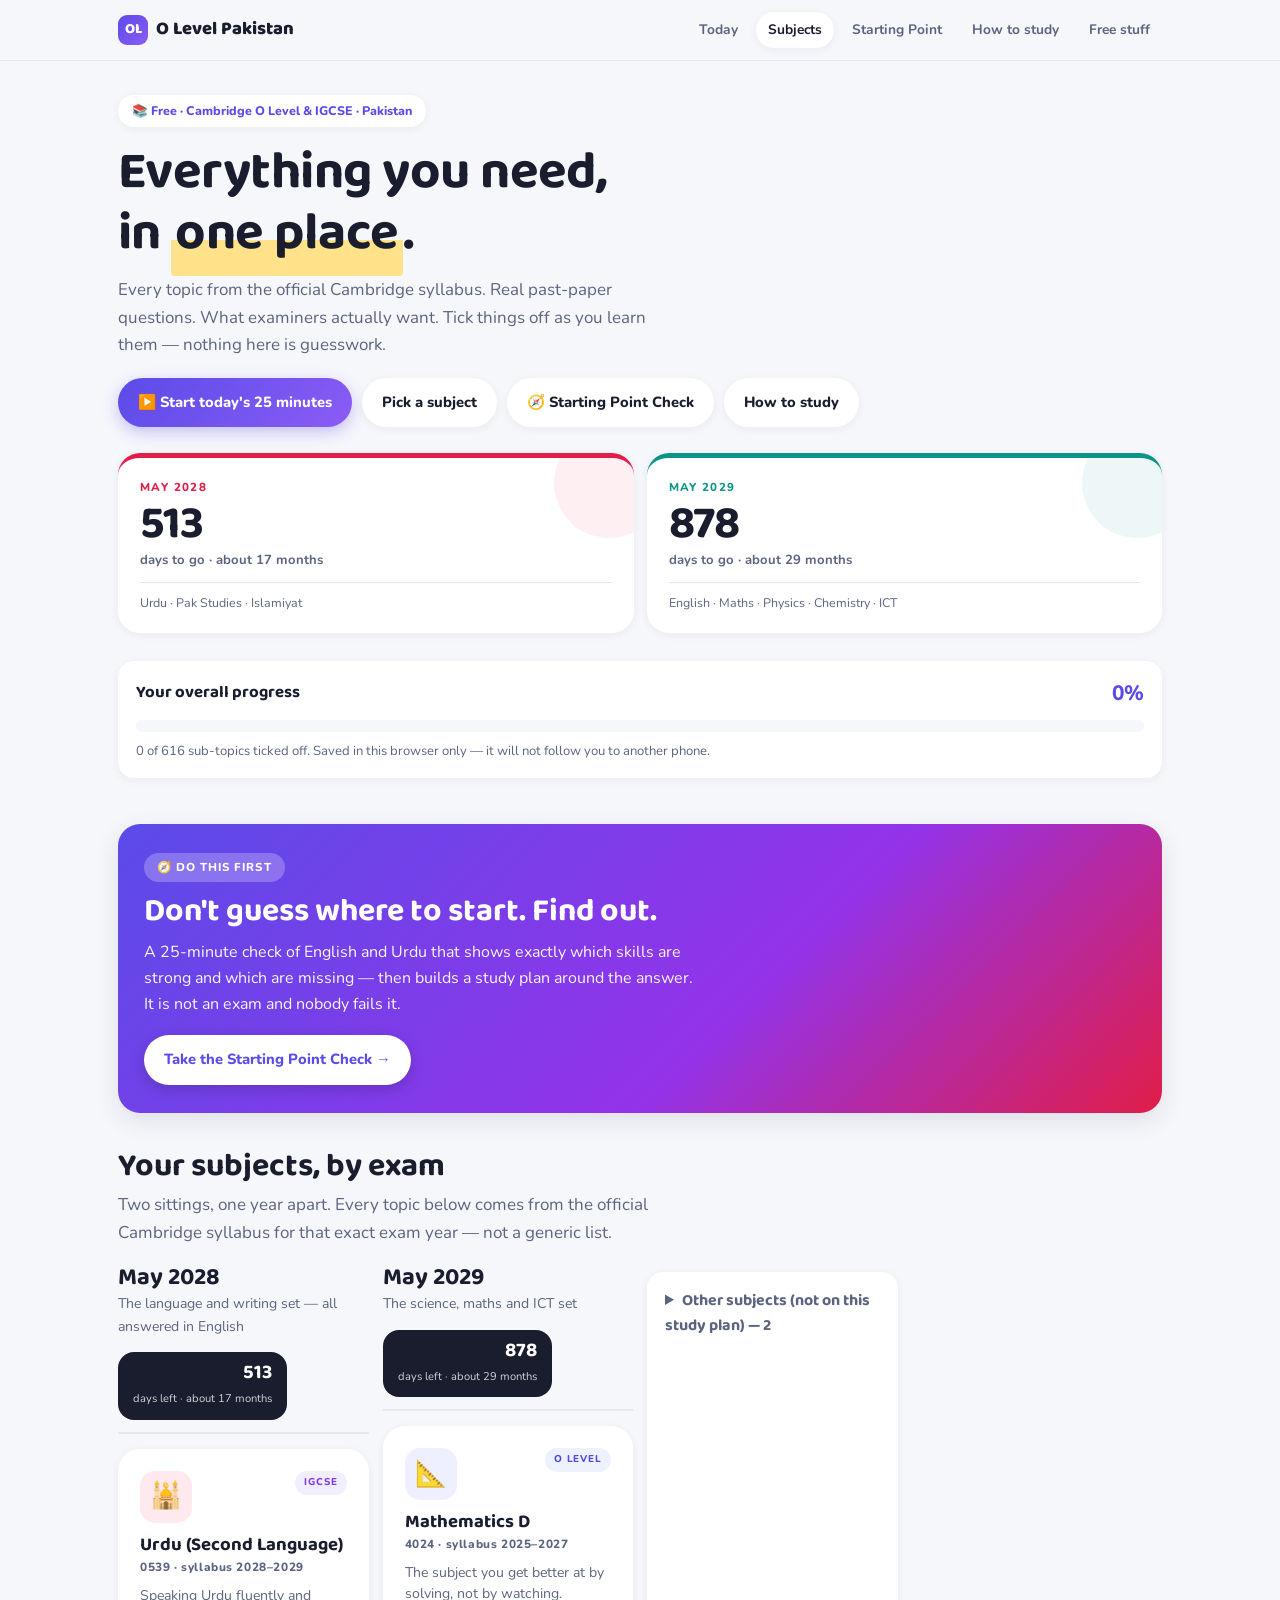
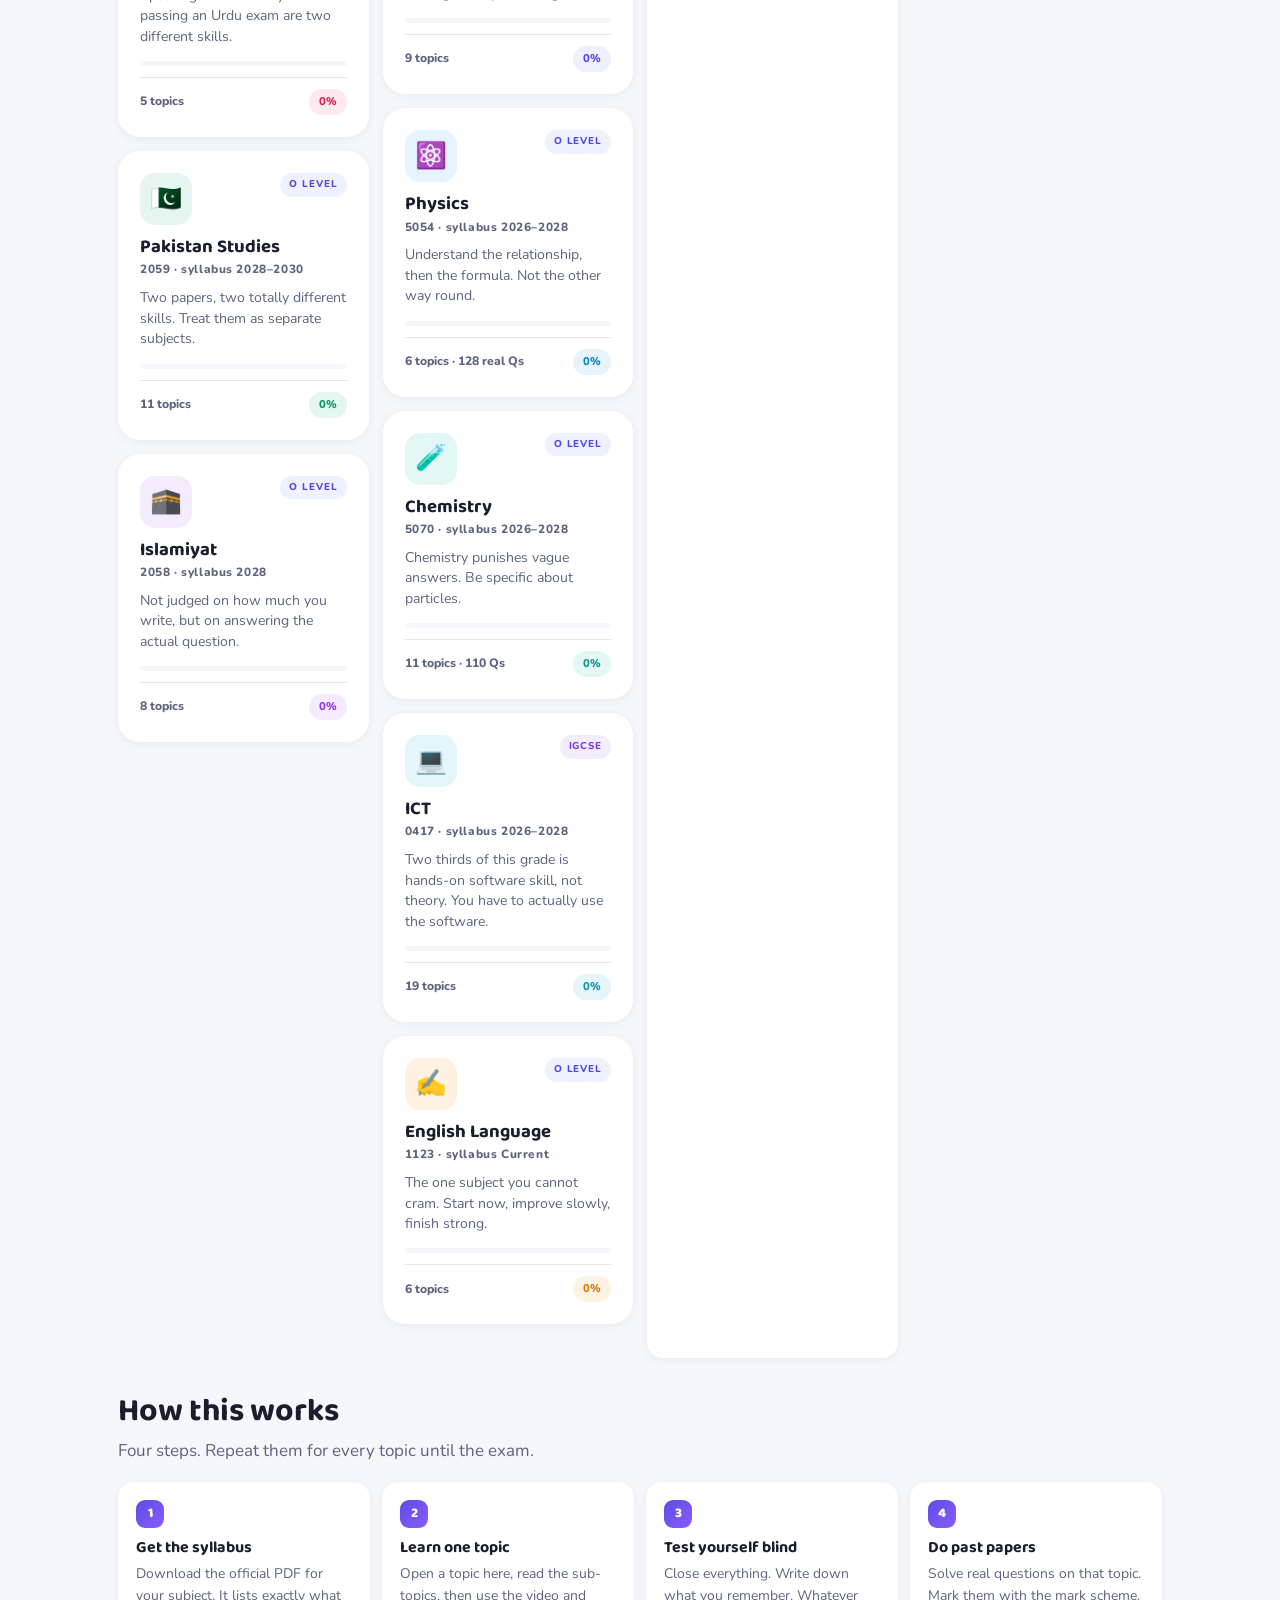
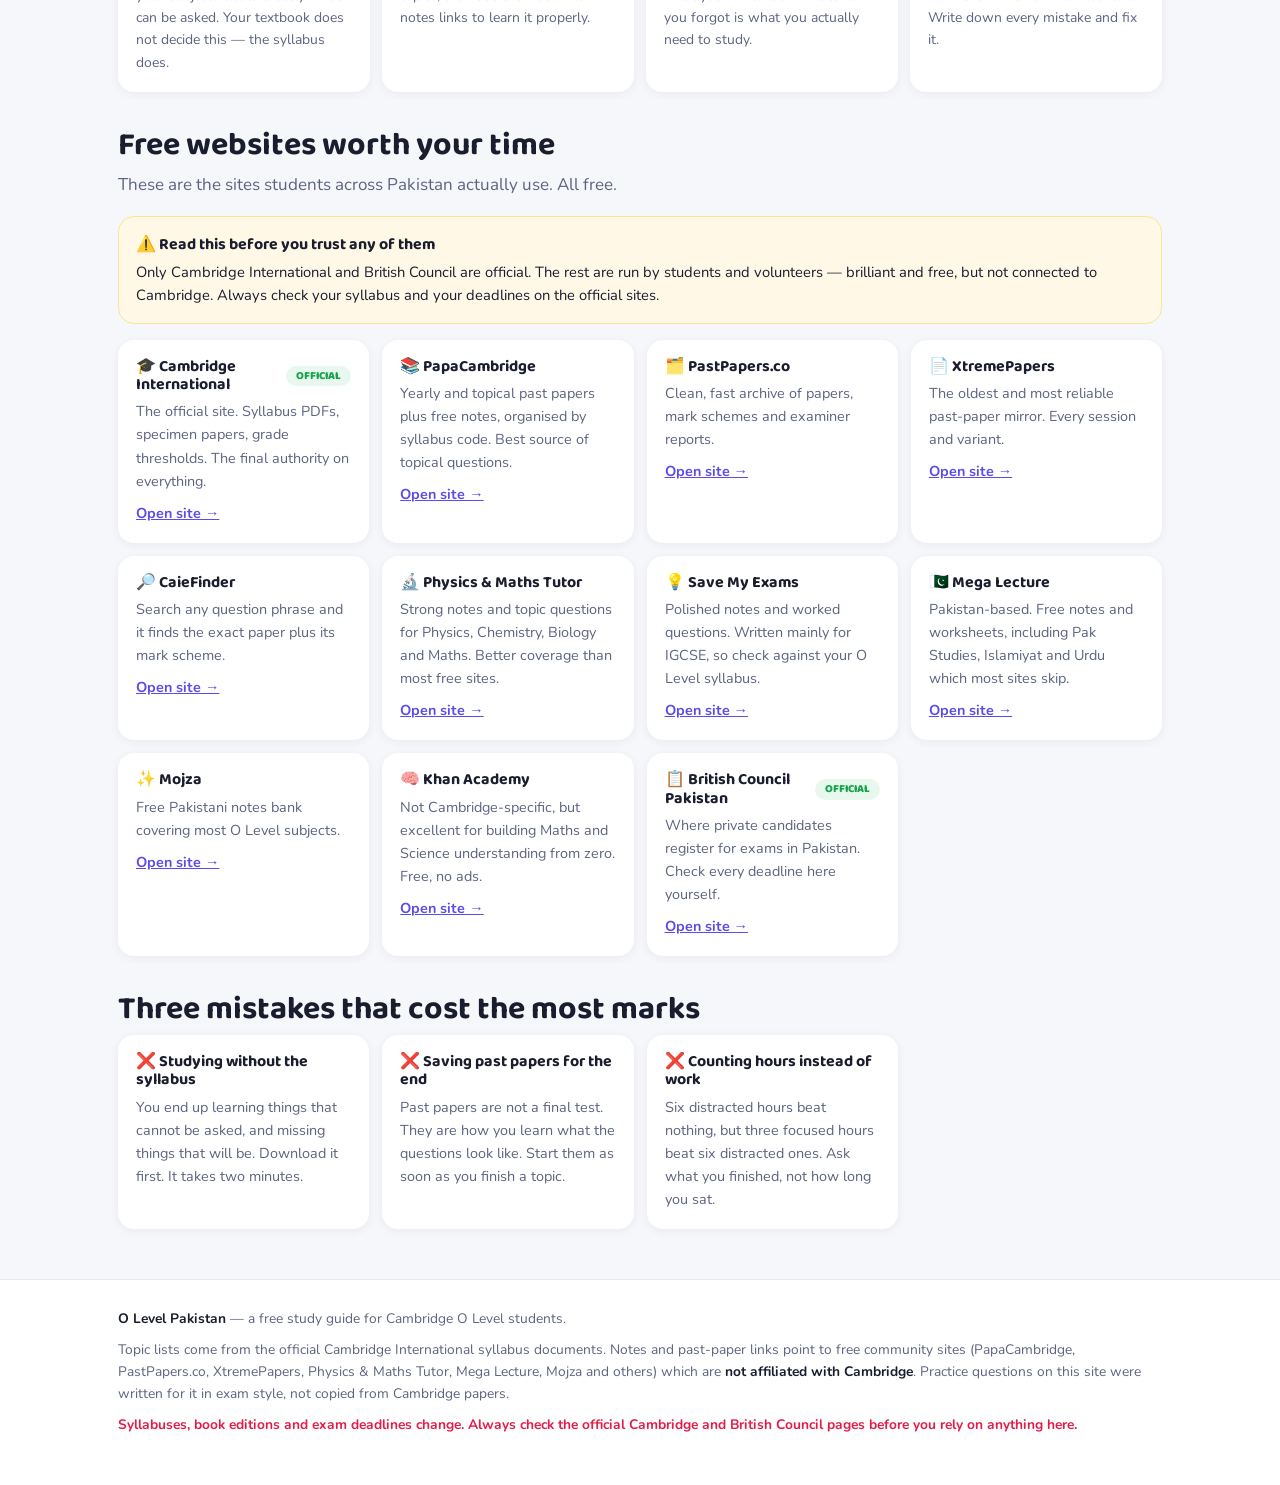
==== commit 3e0c3fe1: "add files for domain setup" ====
--- a/index.html
+++ b/index.html
@@ -3,18 +3,24 @@
 <head>
 <meta charset="UTF-8">
 <meta name="viewport" content="width=device-width, initial-scale=1">
-<title>O Level Hub — Free Syllabus, Books & Past Papers</title>
-<meta name="description" content="Free Cambridge O Level study hub. Every topic from the official syllabus, the right books, free notes and past papers. Built for students in Pakistan.">
+<title>O Level Pakistan — Free Syllabus, Books & Past Papers</title>
+<meta name="description" content="Free Cambridge O Level and IGCSE study site for Pakistani students. Every topic from the official syllabus, real past-paper questions, examiner tips, free notes and past papers.">
 <link rel="preconnect" href="https://fonts.googleapis.com">
 <link rel="preconnect" href="https://fonts.gstatic.com" crossorigin>
 <link href="https://fonts.googleapis.com/css2?family=Baloo+2:wght@600;700;800&family=Nunito:wght@400;600;700;800&display=swap" rel="stylesheet">
-<link rel="stylesheet" href="style.css">
+<link rel="stylesheet" href="style.css?v=10">
+<link rel="canonical" href="https://olevelpakistan.com/">
+<meta property="og:title" content="O Level Pakistan — Free Syllabus, Past Papers &amp; Study Plan">
+<meta property="og:description" content="Every topic from the official Cambridge syllabus, real past-paper questions and what examiners actually want. Free.">
+<meta property="og:type" content="website">
+<meta property="og:url" content="https://olevelpakistan.com/">
+<meta name="theme-color" content="#5B4BE8">
 </head>
 <body>
 
 <header class="topbar">
   <div class="topbar-in">
-    <a class="logo" href="index.html"><span class="dot">OL</span> <span class="full">O Level Hub</span></a>
+    <a class="logo" href="index.html"><span class="dot">OL</span> <span class="full">O Level Pakistan</span></a>
     <nav class="topnav">
       
       <a href="today.html">Today</a><a href="index.html" class="on">Subjects</a>
@@ -28,7 +34,7 @@
 <div class="wrap">
 
   <section class="hero">
-    <span class="kicker">📚 Horia's O Level plan · 2028 &amp; 2029</span>
+    <span class="kicker">📚 Free · Cambridge O Level &amp; IGCSE · Pakistan</span>
     <h1>Everything you need,<br>in <span class="hl">one place</span>.</h1>
     <p class="lead">Every topic from the official Cambridge syllabus. Real past-paper questions. What examiners actually want. Tick things off as you learn them — nothing here is guesswork.</p>
     <div class="btnrow">
@@ -56,7 +62,7 @@
 
   <section class="sec" id="subjects">
     <h2>Your subjects, by exam</h2>
-    <p class="sub">Two sittings, one year apart. Everything below comes from the official syllabus for <b>her</b> exam year — not a generic list.</p>
+    <p class="sub">Two sittings, one year apart. Every topic below comes from the official Cambridge syllabus for that exact exam year — not a generic list.</p>
     <div class="subjects" id="grid"></div>
   </section>
 
@@ -115,16 +121,16 @@
 
 <footer>
   <div class="wrap">
-    <p><b>O Level Hub</b> — a free study guide for Cambridge O Level students.</p>
+    <p><b>O Level Pakistan</b> — a free study guide for Cambridge O Level students.</p>
     <p>Topic lists come from the official Cambridge International syllabus documents. Notes and past-paper links point to free community sites (PapaCambridge, PastPapers.co, XtremePapers, Physics &amp; Maths Tutor, Mega Lecture, Mojza and others) which are <b>not affiliated with Cambridge</b>. Practice questions on this site were written for it in exam style, not copied from Cambridge papers.</p>
     <p class="warn">Syllabuses, book editions and exam deadlines change. Always check the official Cambridge and British Council pages before you rely on anything here.</p>
   </div>
 </footer>
 
-<script src="data.js"></script>
-<script src="questions.js"></script>
-<script src="realquestions.js"></script>
-<script src="app.js"></script>
+<script src="data.js?v=10"></script>
+<script src="questions.js?v=10"></script>
+<script src="realquestions.js?v=10"></script>
+<script src="app.js?v=10"></script>
 <script>
   renderCountdowns(document.getElementById("bigcount"));
   renderSubjectGrid(document.getElementById("grid"));
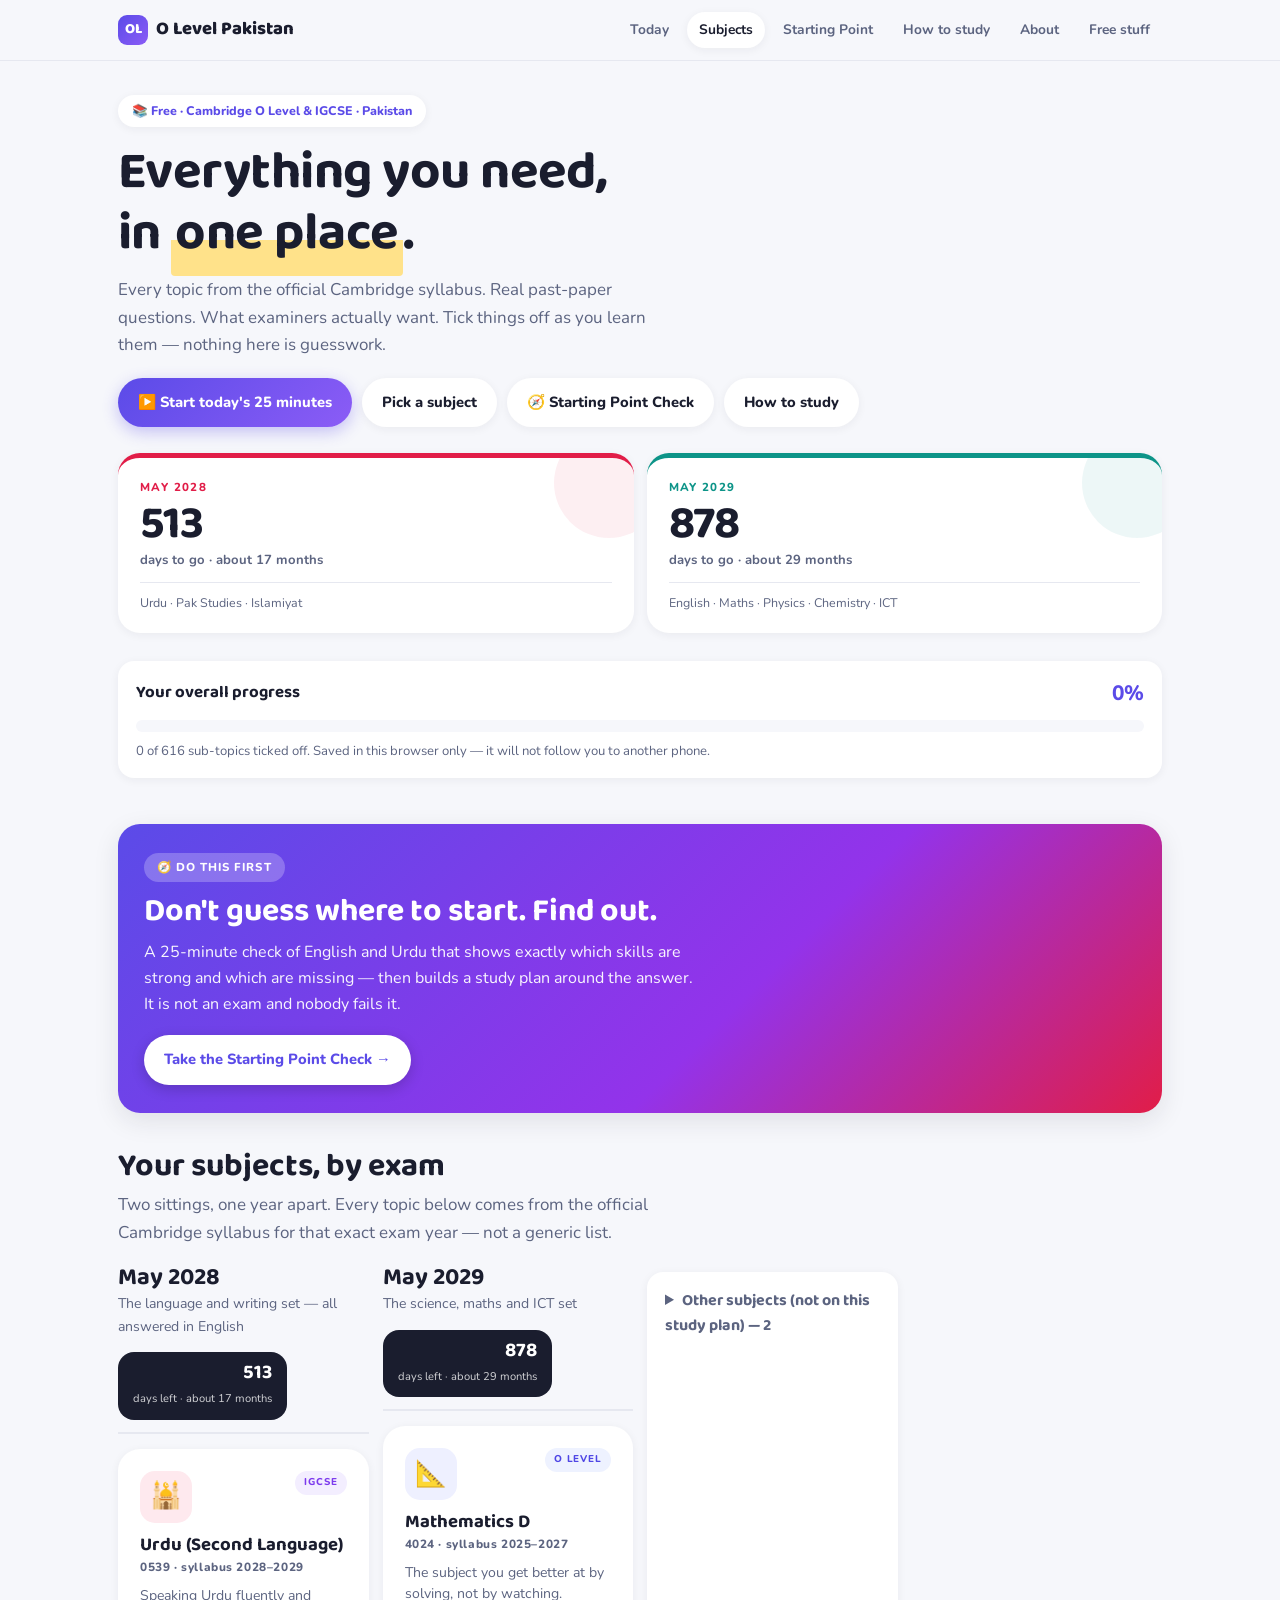
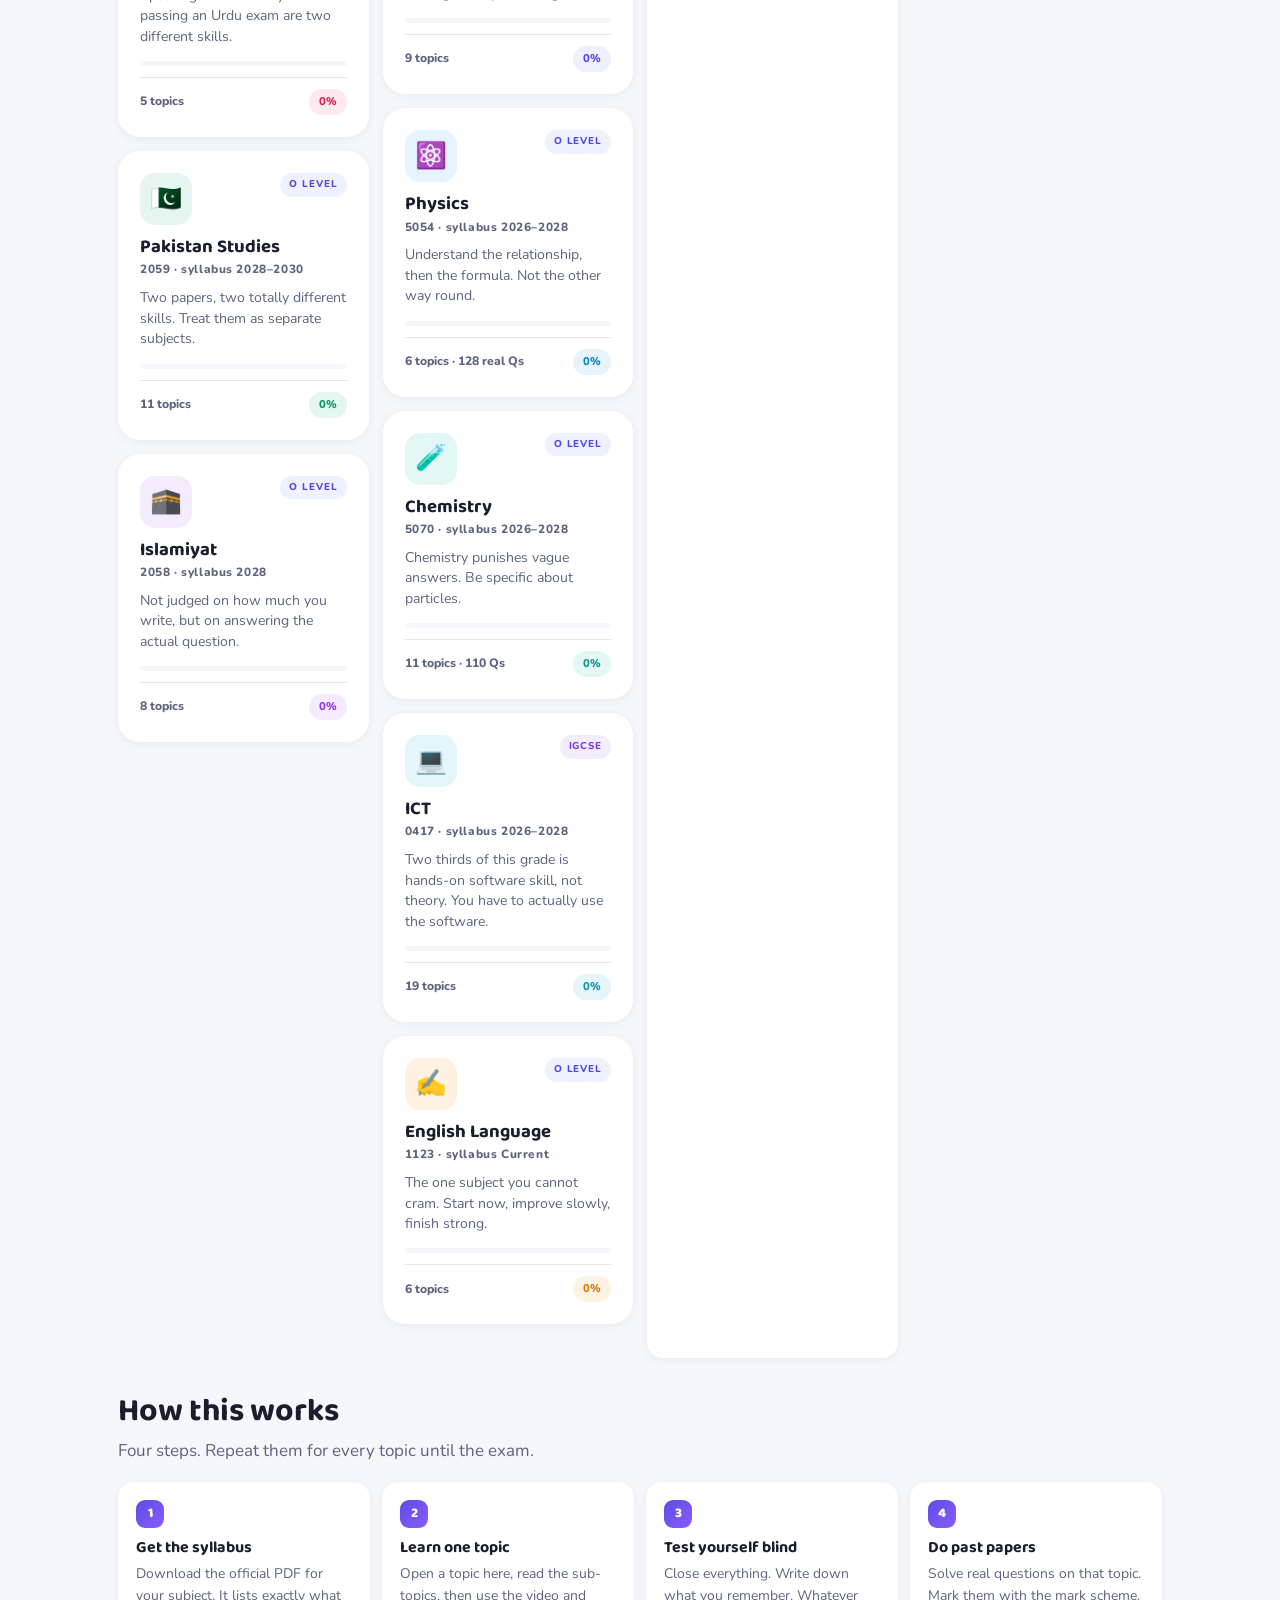
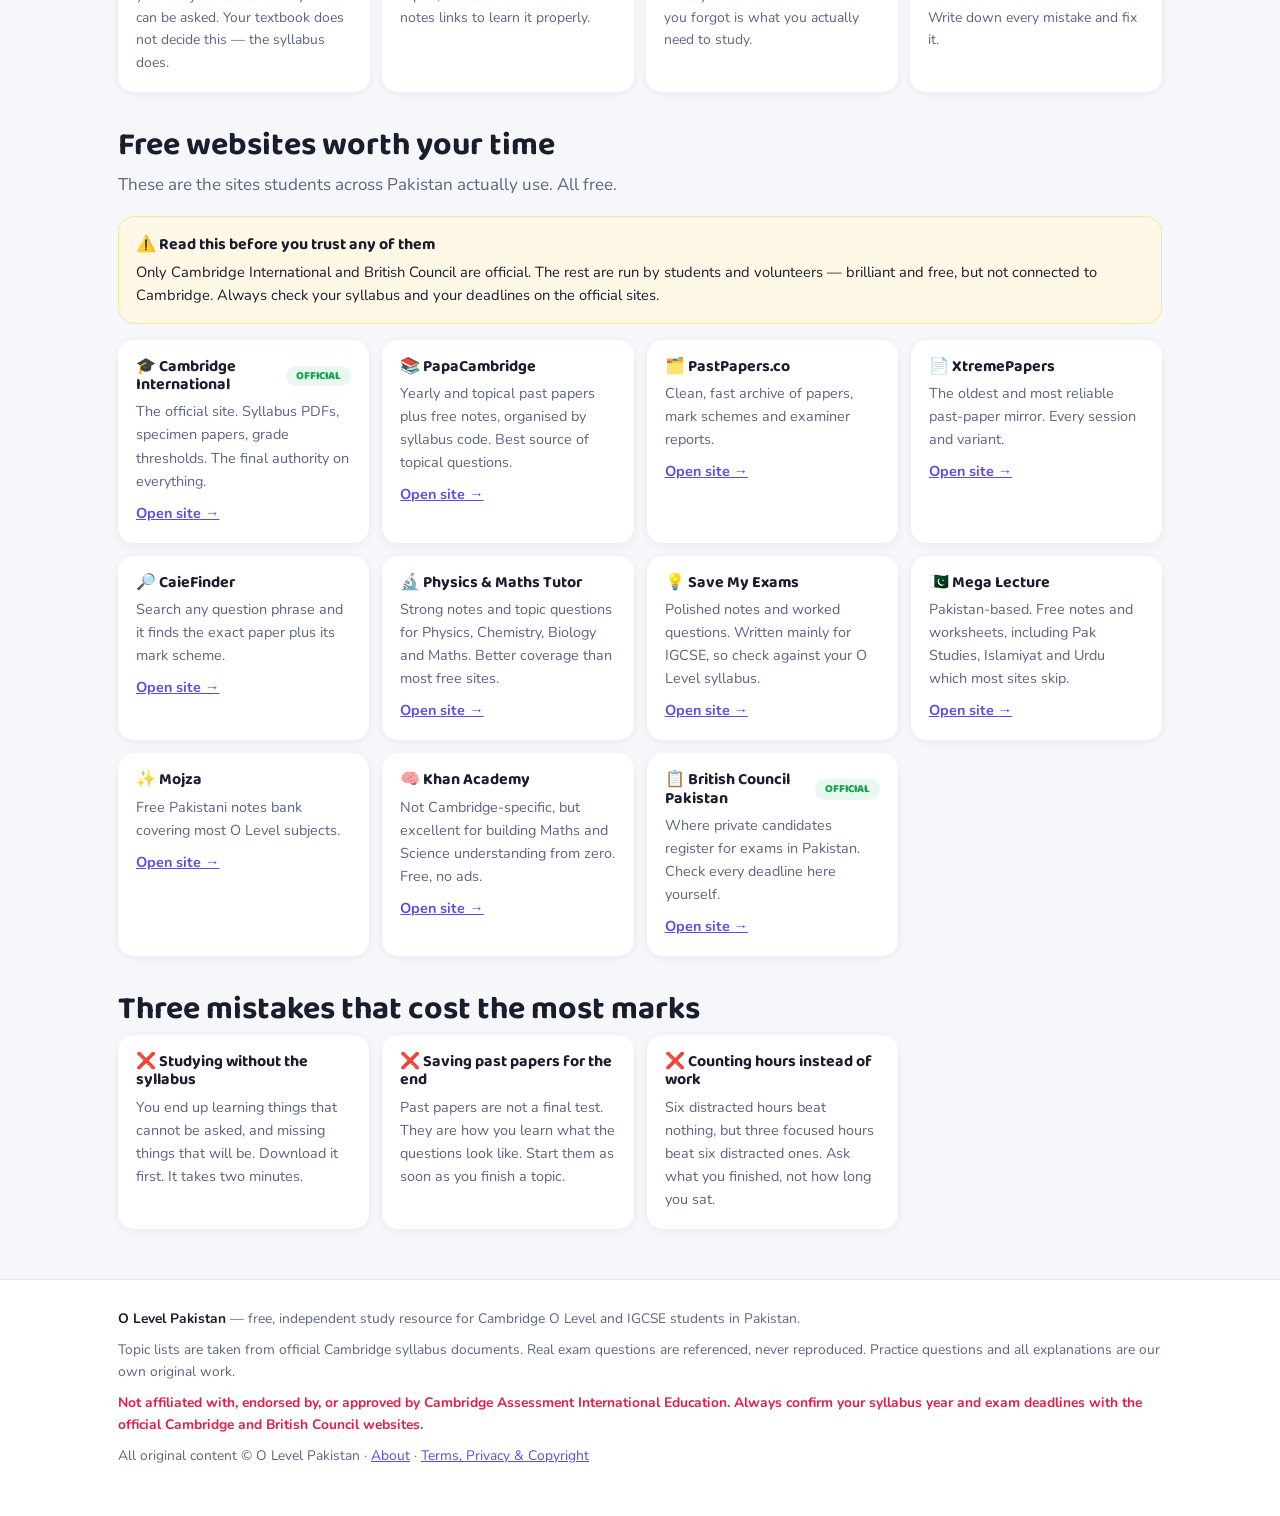
==== commit 70eeba2e: "add about page" ====
--- a/index.html
+++ b/index.html
@@ -26,6 +26,7 @@
       <a href="today.html">Today</a><a href="index.html" class="on">Subjects</a>
       <a href="assessment.html">Starting Point</a>
       <a href="guide.html">How to study</a>
+      <a href="about.html">About</a>
       <a href="#resources">Free stuff</a>
     </nav>
   </div>
@@ -121,9 +122,10 @@
 
 <footer>
   <div class="wrap">
-    <p><b>O Level Pakistan</b> — a free study guide for Cambridge O Level students.</p>
-    <p>Topic lists come from the official Cambridge International syllabus documents. Notes and past-paper links point to free community sites (PapaCambridge, PastPapers.co, XtremePapers, Physics &amp; Maths Tutor, Mega Lecture, Mojza and others) which are <b>not affiliated with Cambridge</b>. Practice questions on this site were written for it in exam style, not copied from Cambridge papers.</p>
-    <p class="warn">Syllabuses, book editions and exam deadlines change. Always check the official Cambridge and British Council pages before you rely on anything here.</p>
+    <p><b>O Level Pakistan</b> — free, independent study resource for Cambridge O Level and IGCSE students in Pakistan.</p>
+    <p>Topic lists are taken from official Cambridge syllabus documents. Real exam questions are referenced, never reproduced. Practice questions and all explanations are our own original work.</p>
+    <p class="warn">Not affiliated with, endorsed by, or approved by Cambridge Assessment International Education. Always confirm your syllabus year and exam deadlines with the official Cambridge and British Council websites.</p>
+    <p>All original content © O Level Pakistan · <a href="about.html">About</a> · <a href="legal.html">Terms, Privacy &amp; Copyright</a></p>
   </div>
 </footer>
 
--- a/style.css
+++ b/style.css
@@ -580,6 +580,12 @@
 }
 .taskwhy b{color:var(--ink)}
 
+.legalpage h2{margin-top:8px}
+.legalh1{font-family:var(--display);font-size:clamp(1.9rem,6vw,2.6rem);margin-bottom:8px}
+.legalpage .sec{padding:22px 0 6px;border-bottom:1px solid var(--line)}
+.legalpage .sec:last-child{border-bottom:0}
+.legalpage p{max-width:70ch}
+
 /* ---------- lists ---------- */
 ul.ticks{list-style:none;padding:0;margin:0}
 ul.ticks li{
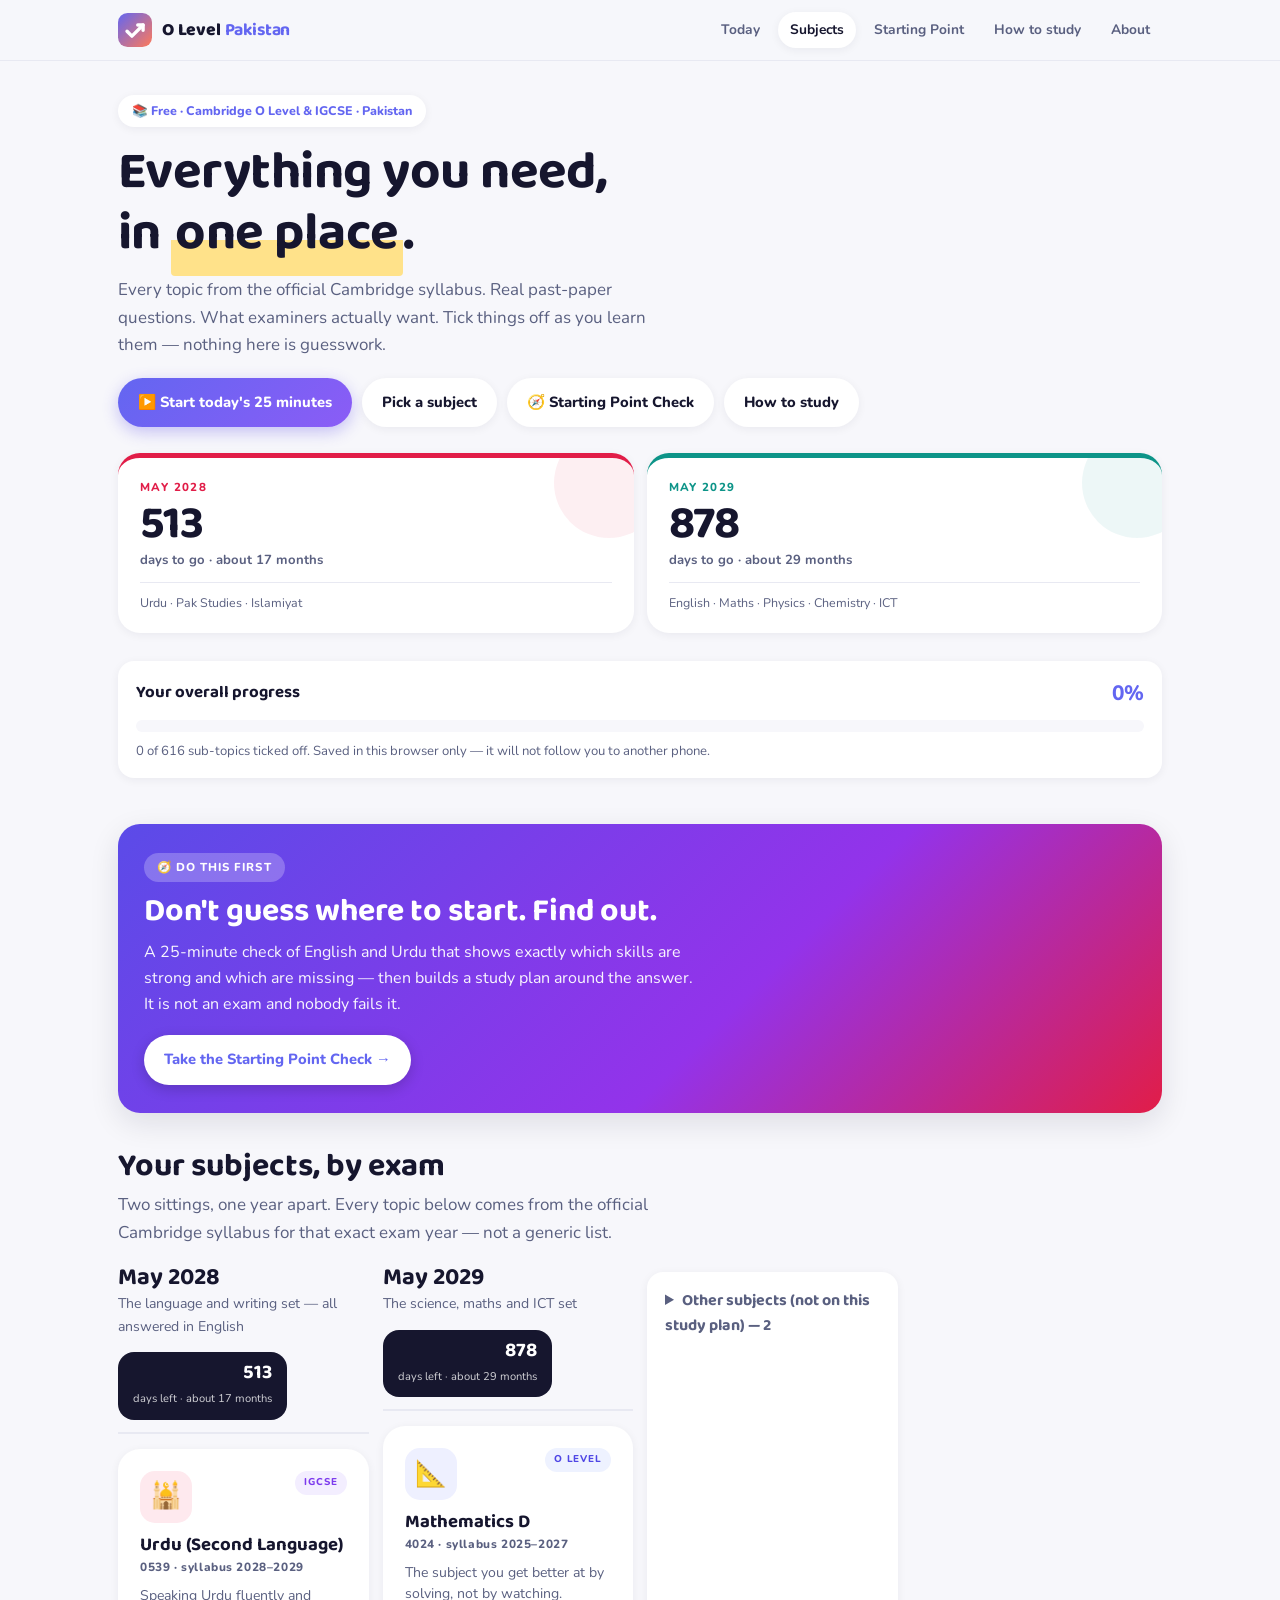
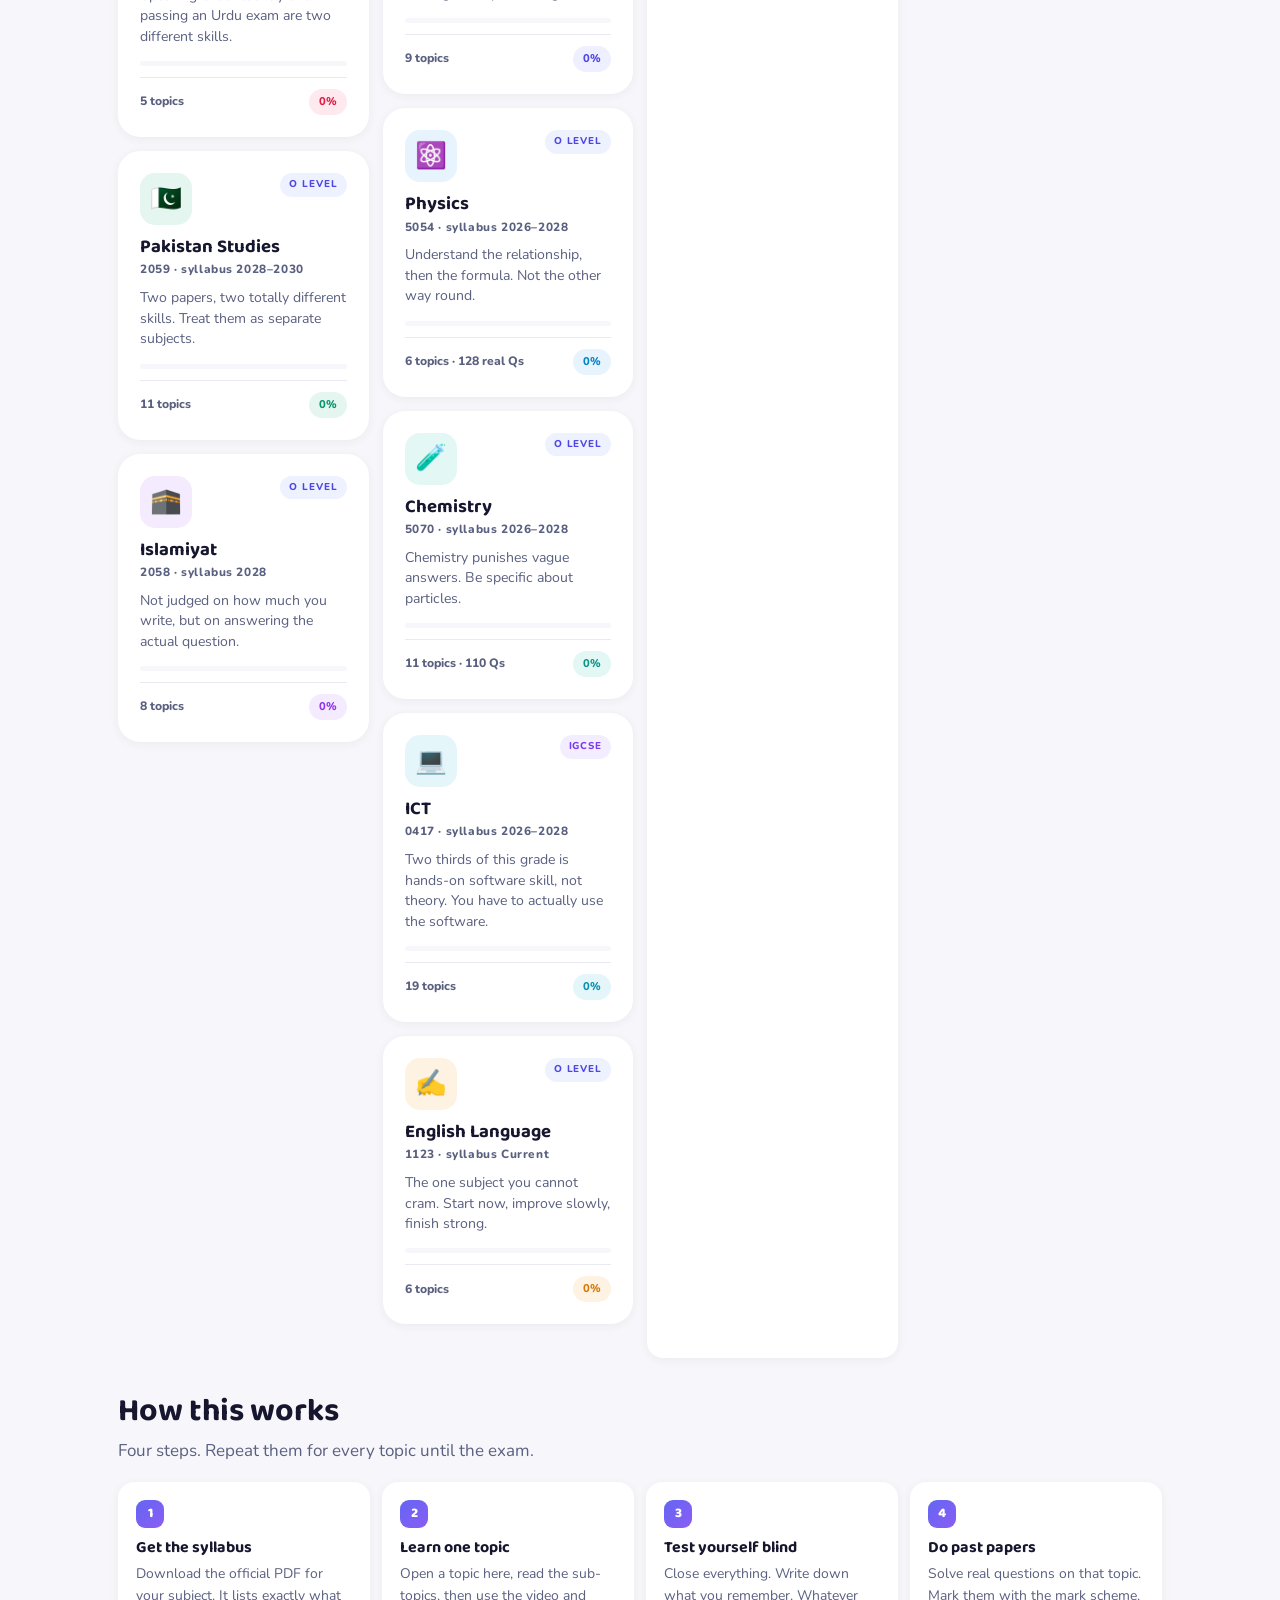
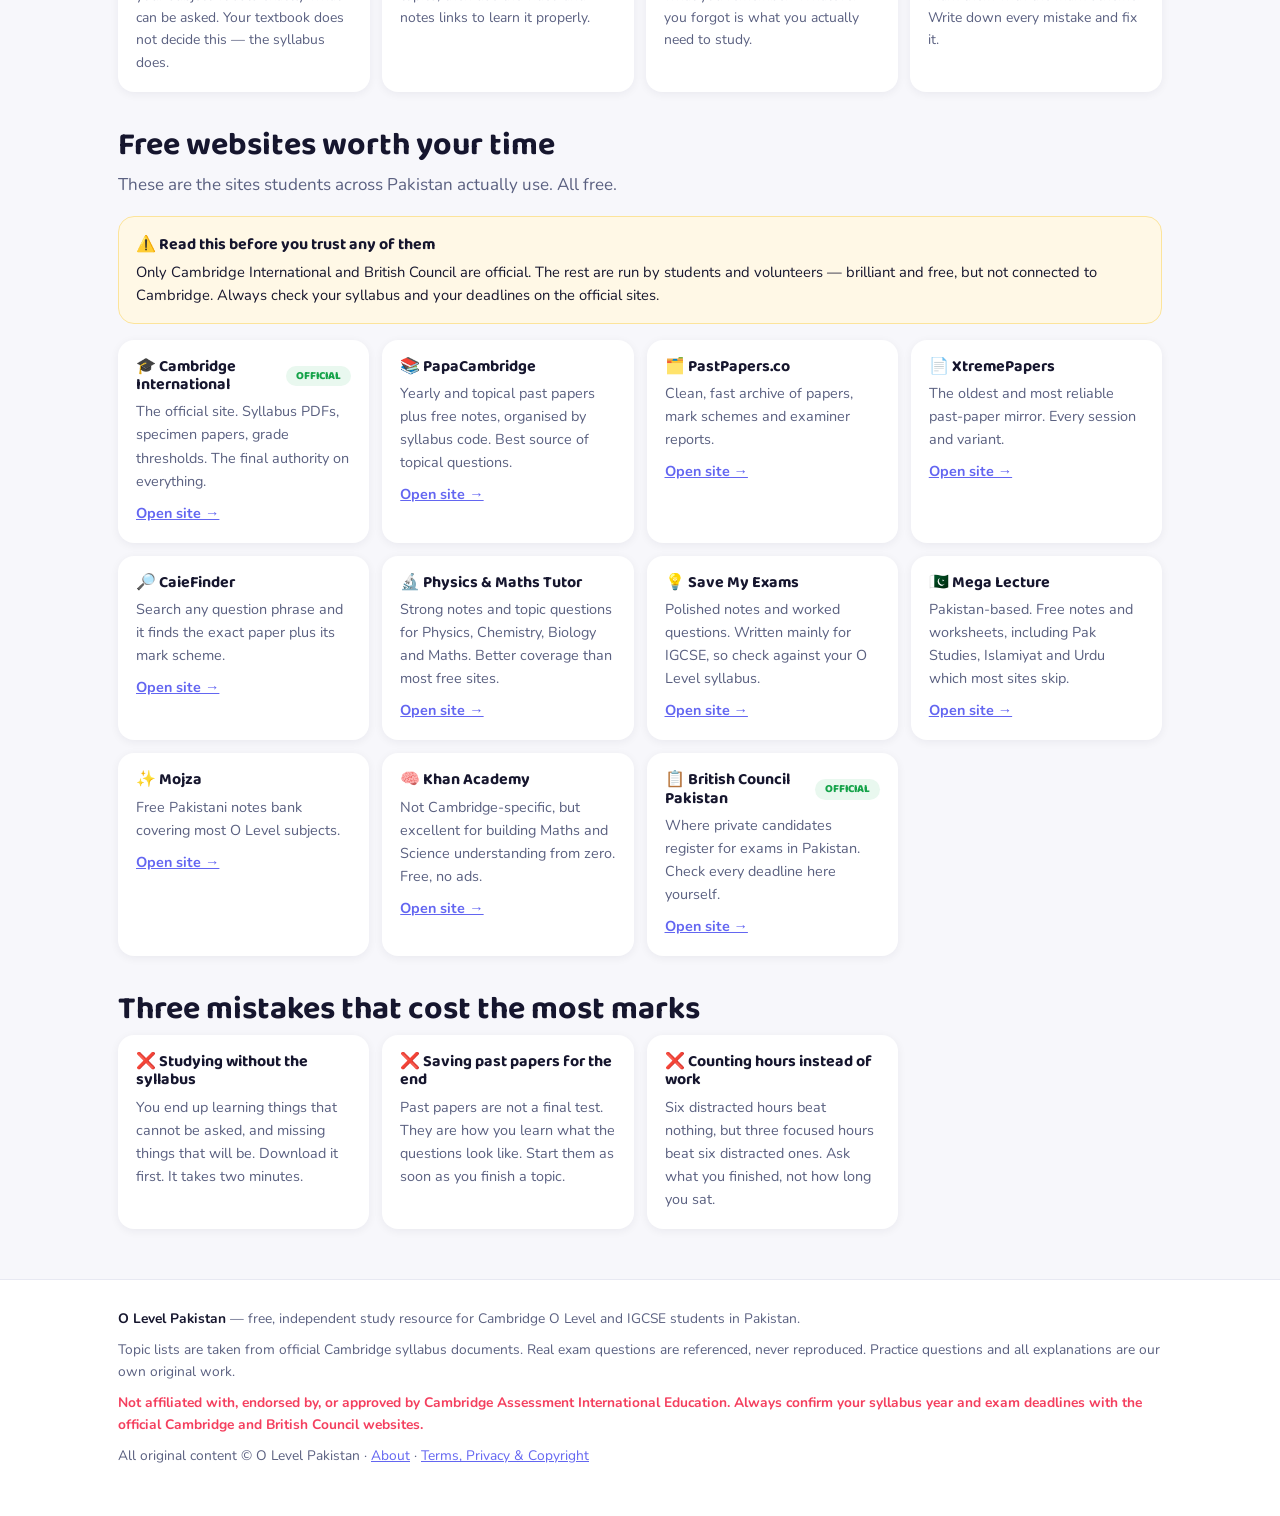
==== commit 7bc723bb: "Enhance User Interface" ====
--- a/index.html
+++ b/index.html
@@ -8,26 +8,33 @@
 <link rel="preconnect" href="https://fonts.googleapis.com">
 <link rel="preconnect" href="https://fonts.gstatic.com" crossorigin>
 <link href="https://fonts.googleapis.com/css2?family=Baloo+2:wght@600;700;800&family=Nunito:wght@400;600;700;800&display=swap" rel="stylesheet">
-<link rel="stylesheet" href="style.css?v=10">
+<link rel="stylesheet" href="style.css?v=11">
 <link rel="canonical" href="https://olevelpakistan.com/">
 <meta property="og:title" content="O Level Pakistan — Free Syllabus, Past Papers &amp; Study Plan">
 <meta property="og:description" content="Every topic from the official Cambridge syllabus, real past-paper questions and what examiners actually want. Free.">
 <meta property="og:type" content="website">
 <meta property="og:url" content="https://olevelpakistan.com/">
 <meta name="theme-color" content="#5B4BE8">
+<link rel="icon" href="favicon.svg" type="image/svg+xml">
+<meta name="theme-color" content="#6366F1">
 </head>
 <body>
 
 <header class="topbar">
   <div class="topbar-in">
-    <a class="logo" href="index.html"><span class="dot">OL</span> <span class="full">O Level Pakistan</span></a>
-    <nav class="topnav">
-      
-      <a href="today.html">Today</a><a href="index.html" class="on">Subjects</a>
+    <a class="logo" href="index.html" aria-label="O Level Pakistan, home">
+      <span class="logomark" aria-hidden="true"><svg viewBox="0 0 32 32" xmlns="http://www.w3.org/2000/svg"><defs><linearGradient id="olpG" x1="0" y1="0" x2="1" y2="1"><stop offset="0" stop-color="#6366F1"/><stop offset="1" stop-color="#FF7A59"/></linearGradient></defs><rect width="32" height="32" rx="9" fill="url(#olpG)"/><path d="M8.5 17.2l4.6 4.6L23.6 11.3" fill="none" stroke="#fff" stroke-width="3.2" stroke-linecap="round" stroke-linejoin="round"/><path d="M18.6 11.3h5v5" fill="none" stroke="#fff" stroke-width="3.2" stroke-linecap="round" stroke-linejoin="round"/></svg></span>
+      <span class="logotext"><b>O Level</b> <span class="lt-sub">Pakistan</span></span>
+    </a>
+    <button class="navtoggle" id="navToggle" aria-label="Open menu" aria-expanded="false" aria-controls="topnav">
+      <span></span><span></span><span></span>
+    </button>
+    <nav class="topnav" id="topnav">
+      <a href="today.html">Today</a>
+      <a href="index.html">Subjects</a>
       <a href="assessment.html">Starting Point</a>
       <a href="guide.html">How to study</a>
       <a href="about.html">About</a>
-      <a href="#resources">Free stuff</a>
     </nav>
   </div>
 </header>
@@ -129,15 +136,16 @@
   </div>
 </footer>
 
-<script src="data.js?v=10"></script>
-<script src="questions.js?v=10"></script>
-<script src="realquestions.js?v=10"></script>
-<script src="app.js?v=10"></script>
+<script src="data.js?v=11"></script>
+<script src="questions.js?v=11"></script>
+<script src="realquestions.js?v=11"></script>
+<script src="app.js?v=11"></script>
 <script>
   renderCountdowns(document.getElementById("bigcount"));
   renderSubjectGrid(document.getElementById("grid"));
   renderOverall(document.getElementById("overall"));
   renderResources(document.getElementById("reslist"));
 </script>
+<script src="ui.js?v=11"></script>
 </body>
 </html>
--- a/style.css
+++ b/style.css
@@ -4,16 +4,19 @@
    ============================================================ */
 
 :root{
-  --bg:#F6F7FB;
+  /* ---- BRAND: friendly, encouraging, built for nervous students ---- */
+  --brand:#6366F1;          /* study violet  - primary actions */
+  --brand-2:#8B5CF6;        /* violet        - gradients */
+  --accent:#FF7A59;         /* warm coral    - highlights, energy */
+  --good:#10B981;           /* mint green    - success, done */
+  --warn:#F59E0B;           /* amber         - caution */
+  --hot:#F43F5E;            /* rose          - important */
+
+  --bg:#F7F7FB;
   --card:#FFFFFF;
-  --ink:#1A1D2E;
-  --ink-soft:#5C6480;
-  --line:#E6E8F0;
-  --brand:#5B4BE8;
-  --brand-2:#8B5CF6;
-  --good:#16A34A;
-  --warn:#F59E0B;
-  --hot:#E11D48;
+  --ink:#16162E;
+  --ink-soft:#5A6080;
+  --line:#E8E9F2;
 
   --display:'Baloo 2','Trebuchet MS',sans-serif;
   --body:'Nunito','Segoe UI',sans-serif;
@@ -21,9 +24,12 @@
   --r-lg:22px;
   --r-md:16px;
   --r-sm:10px;
-  --shadow:0 2px 10px rgba(26,29,46,.06);
-  --shadow-lg:0 8px 26px rgba(26,29,46,.10);
+  --shadow:0 2px 10px rgba(22,22,46,.06);
+  --shadow-lg:0 10px 30px rgba(22,22,46,.11);
   --wrap:1080px;
+
+  /* touch target minimum for phones */
+  --tap:44px;
 }
 
 *{box-sizing:border-box}
@@ -610,3 +616,146 @@
 .center{text-align:center}
 .mt{margin-top:20px}
 .hide{display:none}
+
+/* ============================================================
+   BRAND HEADER — logo mark + wordmark + mobile menu
+   ============================================================ */
+.logo{display:flex;align-items:center;gap:10px;text-decoration:none;color:var(--ink)}
+.logomark{width:34px;height:34px;flex:0 0 auto;display:block}
+.logomark svg{width:100%;height:100%;display:block}
+.logotext{font-family:var(--display);font-weight:700;font-size:1.1rem;letter-spacing:-.01em;white-space:nowrap}
+.logotext b{font-weight:800}
+.logotext .lt-sub{color:var(--brand)}
+
+.navtoggle{
+  display:none;width:var(--tap);height:var(--tap);margin-left:auto;
+  background:transparent;border:0;cursor:pointer;border-radius:12px;
+  flex-direction:column;justify-content:center;align-items:center;gap:5px;
+}
+.navtoggle span{
+  display:block;width:21px;height:2.5px;border-radius:2px;background:var(--ink);
+  transition:transform .22s,opacity .22s;
+}
+.navtoggle[aria-expanded="true"] span:nth-child(1){transform:translateY(7.5px) rotate(45deg)}
+.navtoggle[aria-expanded="true"] span:nth-child(2){opacity:0}
+.navtoggle[aria-expanded="true"] span:nth-child(3){transform:translateY(-7.5px) rotate(-45deg)}
+
+/* ============================================================
+   MOBILE — everything below 820px
+   ============================================================ */
+@media(max-width:820px){
+  .navtoggle{display:flex}
+  .topbar-in{flex-wrap:nowrap;padding:10px 16px;gap:10px}
+  .topnav{
+    position:absolute;left:0;right:0;top:100%;
+    flex-direction:column;gap:0;background:var(--card);
+    border-bottom:1px solid var(--line);box-shadow:var(--shadow-lg);
+    max-height:0;overflow:hidden;transition:max-height .26s ease;
+    margin-left:0;padding:0;
+  }
+  .topnav.open{max-height:70vh;overflow-y:auto}
+  .topnav a{
+    padding:15px 20px;border-radius:0;font-size:1rem;
+    border-bottom:1px solid var(--line);min-height:var(--tap);
+    display:flex;align-items:center;
+  }
+  .topnav a:last-child{border-bottom:0}
+  .topnav a.on{background:var(--bg);color:var(--brand)}
+  .topbar{position:sticky}
+  .logotext{font-size:1rem}
+}
+
+@media(max-width:640px){
+  body{font-size:16px}
+  .wrap{padding:0 16px}
+
+  /* hero + headings scale down */
+  .hero{padding:24px 0 8px}
+  .hero h1{font-size:clamp(1.8rem,8.5vw,2.4rem)}
+  .hero p.lead{font-size:1rem}
+  .btnrow{gap:8px}
+  .btn{padding:13px 16px;font-size:.88rem;min-height:var(--tap);justify-content:center}
+  /* primary action gets full width, secondary actions share a row */
+  .btnrow .btn:first-child{flex:1 1 100%}
+  .btnrow .btn.alt{flex:1 1 calc(50% - 4px);padding:12px 10px;font-size:.82rem}
+
+  /* countdowns stack and shrink */
+  .bigcount{grid-template-columns:1fr;gap:10px;margin-top:20px}
+  .cdcard{padding:17px 18px}
+  .cddays{font-size:2.3rem}
+
+  /* sitting header stacks */
+  .sitting-head{flex-direction:column;align-items:flex-start;gap:10px}
+  .countdown-chip{align-self:stretch;text-align:left}
+  .sitting-head h3{font-size:1.3rem}
+
+  /* cards single column, tighter */
+  .subjects{grid-template-columns:1fr;gap:12px}
+  .cards,.steps,.papers,.weeks,.grid2{grid-template-columns:1fr}
+  .scard{padding:17px}
+  .card,.step,.paper{padding:16px}
+
+  /* subject hero */
+  .subhero{padding:22px 20px}
+  .subhero h1{font-size:clamp(1.5rem,7.5vw,2rem)}
+  .codeline{gap:6px}
+  .codeline span{font-size:.72rem;padding:3px 9px}
+  .herocount{display:block}
+  .herocount b{font-size:1.3rem}
+  .syllink{width:100%;justify-content:center}
+
+  /* topics + questions */
+  .topic summary{padding:14px 15px;gap:9px}
+  .topic .tname{font-size:.98rem}
+  .tbody{padding:0 15px 15px}
+  .subrow{font-size:.92rem;padding:11px 0}
+  .box{width:24px;height:24px}
+  .linkrow{gap:7px}
+  .linkbtn{
+    font-size:.78rem;padding:11px 14px;min-height:var(--tap);
+    flex:1 1 calc(50% - 4px);justify-content:center;text-align:center;
+  }
+  .qcard{padding:16px}
+  .qtext{font-size:.96rem}
+  .partline{font-size:.85rem}
+  .marks{margin-left:0}
+  .qtop{gap:7px}
+
+  /* assessment */
+  .asshero{padding:24px 20px}
+  .asshero h1{font-size:clamp(1.6rem,7.5vw,2.1rem)}
+  .qbig{font-size:1.1rem}
+  .opt{padding:14px;font-size:.96rem;min-height:var(--tap)}
+  .optletter{width:27px;height:27px}
+  .wstats{grid-template-columns:repeat(2,1fr)}
+  .rchead{flex-direction:column;align-items:flex-start}
+  .plancard{flex-direction:column;gap:10px}
+
+  /* today */
+  .todayhero{padding:24px 20px}
+  .todayhero h1{font-size:clamp(1.9rem,9vw,2.6rem)}
+  .streakrow{gap:8px}
+  .streakbit{flex:1 1 calc(33% - 6px);min-width:0;padding:10px 12px}
+  .streakbit b{font-size:1.35rem}
+  .tasklet{padding:16px;gap:12px}
+  .taskcheck{width:30px;height:30px}
+
+  /* tracker table scrolls */
+  .tracker-wrap{border-radius:var(--r-sm)}
+
+  footer{padding:24px 0 34px}
+}
+
+@media(max-width:380px){
+  .logotext{font-size:.92rem}
+  .cddays{font-size:2rem}
+  .linkbtn{flex:1 1 100%}
+  .streakbit{flex:1 1 100%}
+}
+
+/* bigger tap targets on touch devices generally */
+@media(hover:none){
+  .topnav a,.btn,.linkbtn,.reveal,.tab{min-height:var(--tap)}
+  .scard:hover{transform:none}
+  .btn:hover{transform:none}
+}
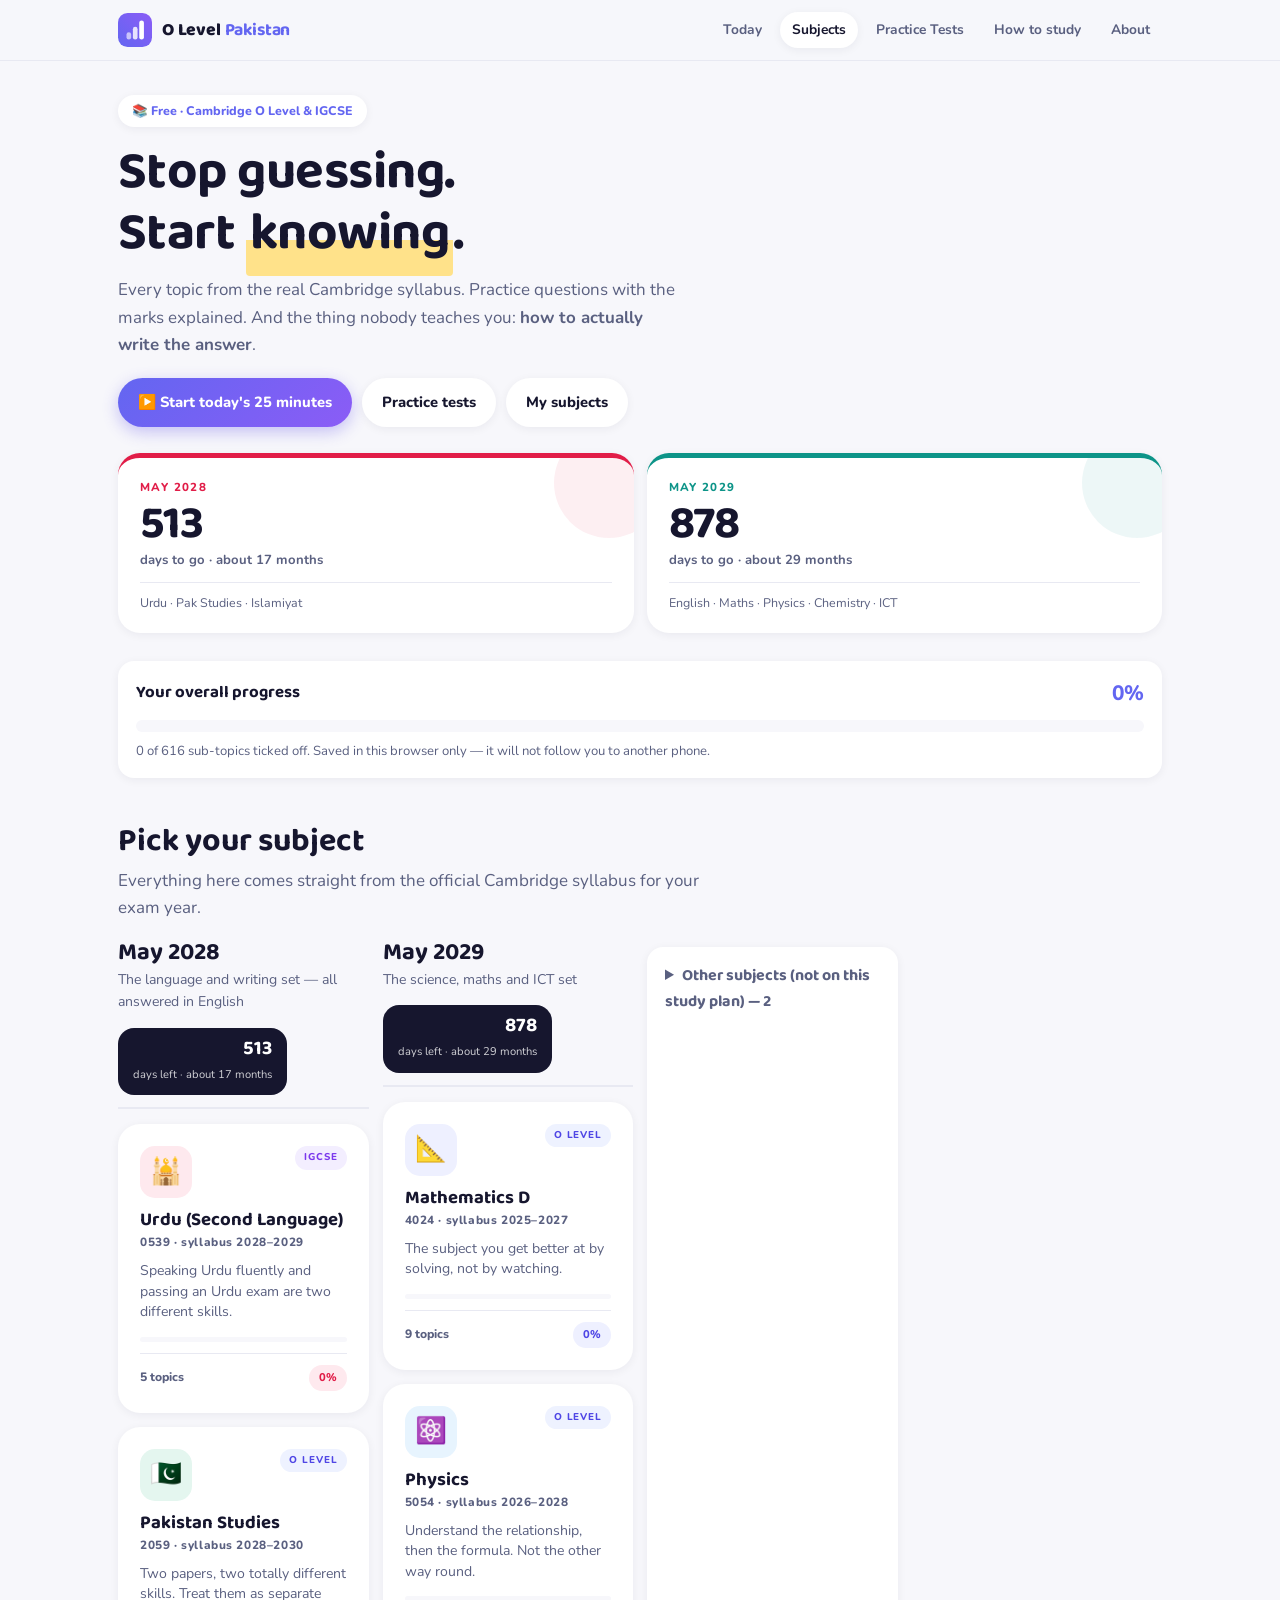
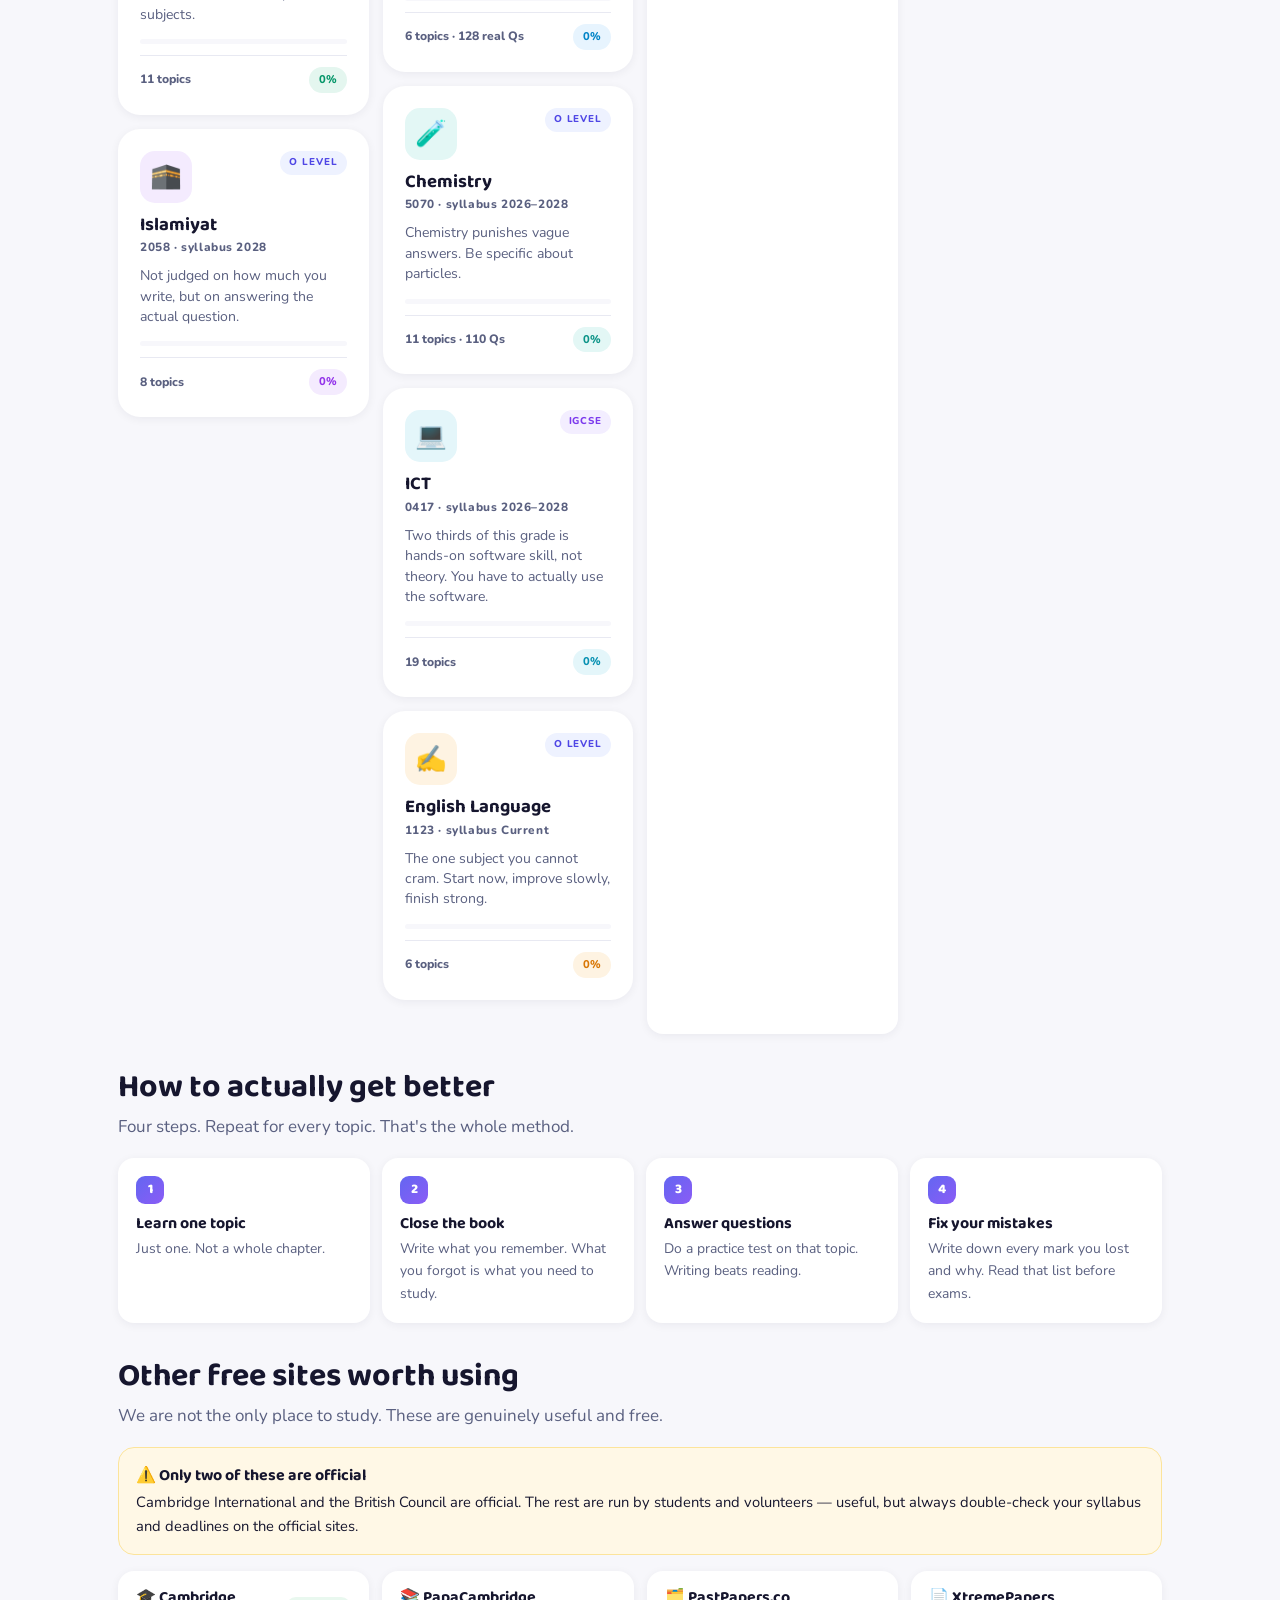
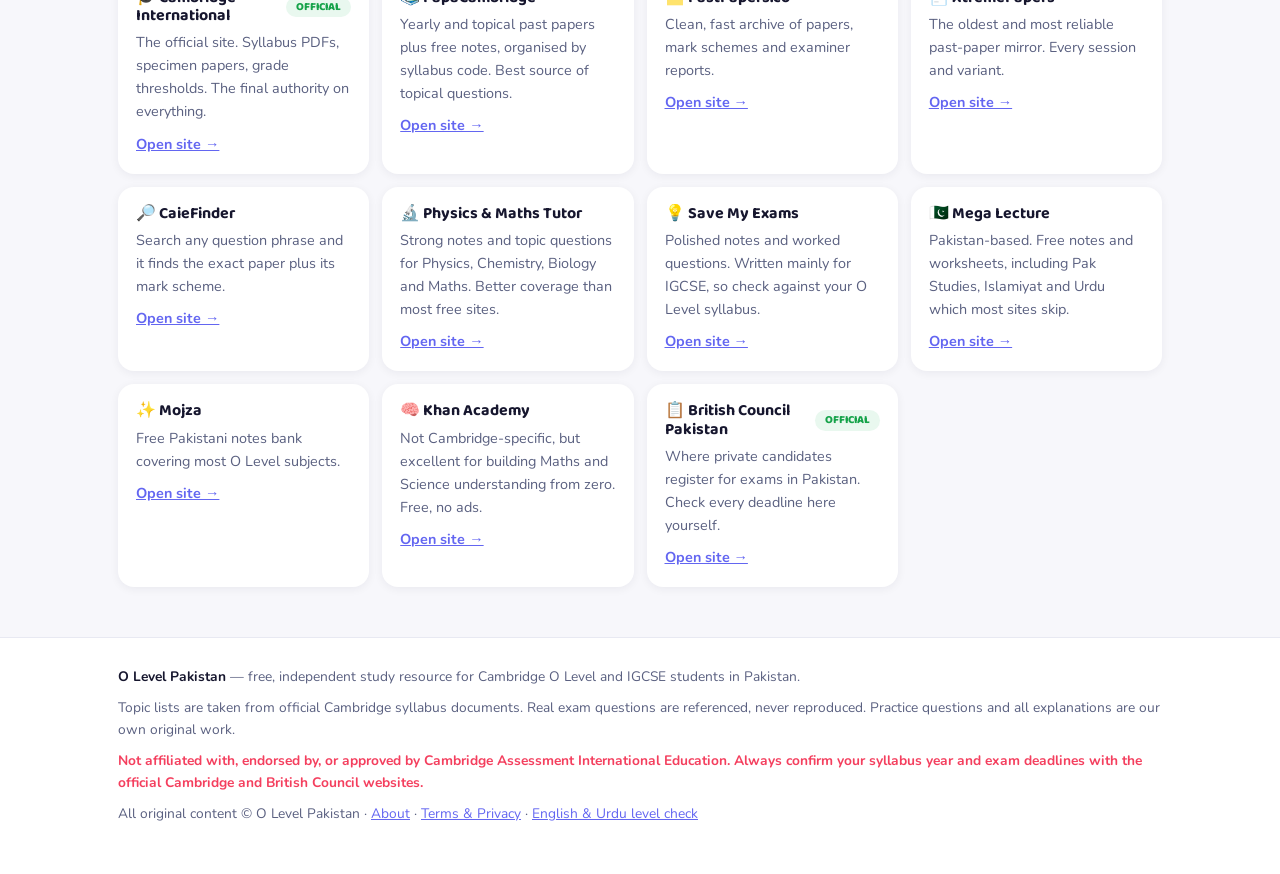
==== commit b376764e: "add student test" ====
--- a/index.html
+++ b/index.html
@@ -8,7 +8,7 @@
 <link rel="preconnect" href="https://fonts.googleapis.com">
 <link rel="preconnect" href="https://fonts.gstatic.com" crossorigin>
 <link href="https://fonts.googleapis.com/css2?family=Baloo+2:wght@600;700;800&family=Nunito:wght@400;600;700;800&display=swap" rel="stylesheet">
-<link rel="stylesheet" href="style.css?v=11">
+<link rel="stylesheet" href="style.css?v=12">
 <link rel="canonical" href="https://olevelpakistan.com/">
 <meta property="og:title" content="O Level Pakistan — Free Syllabus, Past Papers &amp; Study Plan">
 <meta property="og:description" content="Every topic from the official Cambridge syllabus, real past-paper questions and what examiners actually want. Free.">
@@ -23,7 +23,7 @@
 <header class="topbar">
   <div class="topbar-in">
     <a class="logo" href="index.html" aria-label="O Level Pakistan, home">
-      <span class="logomark" aria-hidden="true"><svg viewBox="0 0 32 32" xmlns="http://www.w3.org/2000/svg"><defs><linearGradient id="olpG" x1="0" y1="0" x2="1" y2="1"><stop offset="0" stop-color="#6366F1"/><stop offset="1" stop-color="#FF7A59"/></linearGradient></defs><rect width="32" height="32" rx="9" fill="url(#olpG)"/><path d="M8.5 17.2l4.6 4.6L23.6 11.3" fill="none" stroke="#fff" stroke-width="3.2" stroke-linecap="round" stroke-linejoin="round"/><path d="M18.6 11.3h5v5" fill="none" stroke="#fff" stroke-width="3.2" stroke-linecap="round" stroke-linejoin="round"/></svg></span>
+      <span class="logomark" aria-hidden="true"><svg viewBox="0 0 32 32" xmlns="http://www.w3.org/2000/svg"><defs><linearGradient id="olpG" x1="0" y1="1" x2="1" y2="0"><stop offset="0" stop-color="#6366F1"/><stop offset="1" stop-color="#8B5CF6"/></linearGradient></defs><rect width="32" height="32" rx="9" fill="url(#olpG)"/><rect x="8" y="18" width="4.4" height="7" rx="2.2" fill="#fff" opacity=".62"/><rect x="14" y="13" width="4.4" height="12" rx="2.2" fill="#fff" opacity=".82"/><rect x="20" y="7" width="4.4" height="18" rx="2.2" fill="#fff"/></svg></span>
       <span class="logotext"><b>O Level</b> <span class="lt-sub">Pakistan</span></span>
     </a>
     <button class="navtoggle" id="navToggle" aria-label="Open menu" aria-expanded="false" aria-controls="topnav">
@@ -32,7 +32,7 @@
     <nav class="topnav" id="topnav">
       <a href="today.html">Today</a>
       <a href="index.html">Subjects</a>
-      <a href="assessment.html">Starting Point</a>
+      <a href="practice.html">Practice Tests</a>
       <a href="guide.html">How to study</a>
       <a href="about.html">About</a>
     </nav>
@@ -42,14 +42,13 @@
 <div class="wrap">
 
   <section class="hero">
-    <span class="kicker">📚 Free · Cambridge O Level &amp; IGCSE · Pakistan</span>
-    <h1>Everything you need,<br>in <span class="hl">one place</span>.</h1>
-    <p class="lead">Every topic from the official Cambridge syllabus. Real past-paper questions. What examiners actually want. Tick things off as you learn them — nothing here is guesswork.</p>
+    <span class="kicker">📚 Free · Cambridge O Level &amp; IGCSE</span>
+    <h1>Stop guessing.<br>Start <span class="hl">knowing</span>.</h1>
+    <p class="lead">Every topic from the real Cambridge syllabus. Practice questions with the marks explained. And the thing nobody teaches you: <b>how to actually write the answer</b>.</p>
     <div class="btnrow">
       <a class="btn" href="today.html">▶️ Start today's 25 minutes</a>
-      <a class="btn alt" href="#subjects">Pick a subject</a>
-      <a class="btn alt" href="assessment.html">🧭 Starting Point Check</a>
-      <a class="btn alt" href="guide.html">How to study</a>
+      <a class="btn alt" href="practice.html">Practice tests</a>
+      <a class="btn alt" href="#subjects">My subjects</a>
     </div>
     <div class="bigcount" id="bigcount"></div>
   </section>
@@ -57,73 +56,37 @@
   <div class="progwrap" id="overall"></div>
 
 
-  <section class="sec">
-    <div class="assbanner">
-      <div class="assbannertext">
-        <span class="asstag">🧭 DO THIS FIRST</span>
-        <h2>Don't guess where to start. Find out.</h2>
-        <p>A 25-minute check of English and Urdu that shows exactly which skills are strong and which are missing — then builds a study plan around the answer. It is not an exam and nobody fails it.</p>
-        <a class="btn" href="assessment.html">Take the Starting Point Check →</a>
-      </div>
-    </div>
-  </section>
+
 
   <section class="sec" id="subjects">
-    <h2>Your subjects, by exam</h2>
-    <p class="sub">Two sittings, one year apart. Every topic below comes from the official Cambridge syllabus for that exact exam year — not a generic list.</p>
+    <h2>Pick your subject</h2>
+    <p class="sub">Everything here comes straight from the official Cambridge syllabus for your exam year.</p>
     <div class="subjects" id="grid"></div>
   </section>
 
   <section class="sec">
-    <h2>How this works</h2>
-    <p class="sub">Four steps. Repeat them for every topic until the exam.</p>
+    <h2>How to actually get better</h2>
+    <p class="sub">Four steps. Repeat for every topic. That's the whole method.</p>
     <div class="steps">
-      <div class="step">
-        <h4>Get the syllabus</h4>
-        <p>Download the official PDF for your subject. It lists exactly what can be asked. Your textbook does not decide this — the syllabus does.</p>
-      </div>
-      <div class="step">
-        <h4>Learn one topic</h4>
-        <p>Open a topic here, read the sub-topics, then use the video and notes links to learn it properly.</p>
-      </div>
-      <div class="step">
-        <h4>Test yourself blind</h4>
-        <p>Close everything. Write down what you remember. Whatever you forgot is what you actually need to study.</p>
-      </div>
-      <div class="step">
-        <h4>Do past papers</h4>
-        <p>Solve real questions on that topic. Mark them with the mark scheme. Write down every mistake and fix it.</p>
-      </div>
+      <div class="step"><h4>Learn one topic</h4><p>Just one. Not a whole chapter.</p></div>
+      <div class="step"><h4>Close the book</h4><p>Write what you remember. What you forgot is what you need to study.</p></div>
+      <div class="step"><h4>Answer questions</h4><p>Do a practice test on that topic. Writing beats reading.</p></div>
+      <div class="step"><h4>Fix your mistakes</h4><p>Write down every mark you lost and why. Read that list before exams.</p></div>
     </div>
   </section>
 
+
   <section class="sec" id="resources">
-    <h2>Free websites worth your time</h2>
-    <p class="sub">These are the sites students across Pakistan actually use. All free.</p>
+    <h2>Other free sites worth using</h2>
+    <p class="sub">We are not the only place to study. These are genuinely useful and free.</p>
     <div class="notice">
-      <b>⚠️ Read this before you trust any of them</b>
-      Only Cambridge International and British Council are official. The rest are run by students and volunteers — brilliant and free, but not connected to Cambridge. Always check your syllabus and your deadlines on the official sites.
+      <b>⚠️ Only two of these are official</b>
+      Cambridge International and the British Council are official. The rest are run by students and volunteers — useful, but always double-check your syllabus and deadlines on the official sites.
     </div>
     <div class="cards" id="reslist"></div>
   </section>
 
-  <section class="sec">
-    <h2>Three mistakes that cost the most marks</h2>
-    <div class="cards">
-      <div class="card">
-        <h4>❌ Studying without the syllabus</h4>
-        <p>You end up learning things that cannot be asked, and missing things that will be. Download it first. It takes two minutes.</p>
-      </div>
-      <div class="card">
-        <h4>❌ Saving past papers for the end</h4>
-        <p>Past papers are not a final test. They are how you learn what the questions look like. Start them as soon as you finish a topic.</p>
-      </div>
-      <div class="card">
-        <h4>❌ Counting hours instead of work</h4>
-        <p>Six distracted hours beat nothing, but three focused hours beat six distracted ones. Ask what you finished, not how long you sat.</p>
-      </div>
-    </div>
-  </section>
+
 
 </div>
 
@@ -132,20 +95,20 @@
     <p><b>O Level Pakistan</b> — free, independent study resource for Cambridge O Level and IGCSE students in Pakistan.</p>
     <p>Topic lists are taken from official Cambridge syllabus documents. Real exam questions are referenced, never reproduced. Practice questions and all explanations are our own original work.</p>
     <p class="warn">Not affiliated with, endorsed by, or approved by Cambridge Assessment International Education. Always confirm your syllabus year and exam deadlines with the official Cambridge and British Council websites.</p>
-    <p>All original content © O Level Pakistan · <a href="about.html">About</a> · <a href="legal.html">Terms, Privacy &amp; Copyright</a></p>
+    <p>All original content © O Level Pakistan · <a href="about.html">About</a> · <a href="legal.html">Terms &amp; Privacy</a> · <a href="assessment.html">English &amp; Urdu level check</a></p>
   </div>
 </footer>
 
-<script src="data.js?v=11"></script>
-<script src="questions.js?v=11"></script>
-<script src="realquestions.js?v=11"></script>
-<script src="app.js?v=11"></script>
+<script src="data.js?v=12"></script>
+<script src="questions.js?v=12"></script>
+<script src="realquestions.js?v=12"></script>
+<script src="app.js?v=12"></script>
 <script>
   renderCountdowns(document.getElementById("bigcount"));
   renderSubjectGrid(document.getElementById("grid"));
   renderOverall(document.getElementById("overall"));
   renderResources(document.getElementById("reslist"));
 </script>
-<script src="ui.js?v=11"></script>
+<script src="ui.js?v=12"></script>
 </body>
 </html>
--- a/style.css
+++ b/style.css
@@ -759,3 +759,56 @@
   .scard:hover{transform:none}
   .btn:hover{transform:none}
 }
+
+/* ---------- practice tests hub ---------- */
+.ptsub{background:var(--card);border-radius:var(--r-md);box-shadow:var(--shadow);margin-bottom:11px;overflow:hidden}
+.ptsub summary{list-style:none;cursor:pointer;padding:15px 17px;display:flex;align-items:center;gap:12px}
+.ptsub summary::-webkit-details-marker{display:none}
+.ptico{width:40px;height:40px;border-radius:12px;display:grid;place-items:center;font-size:1.25rem;flex:0 0 auto}
+.ptname{font-family:var(--display);font-weight:700;font-size:1.05rem;flex:1;min-width:0}
+.ptmeta{font-size:.74rem;font-weight:800;color:var(--ink-soft);background:var(--bg);padding:5px 11px;border-radius:99px;white-space:nowrap}
+.ptrows{padding:0 17px 15px}
+.ptrow{
+  display:flex;align-items:center;gap:10px;justify-content:space-between;
+  padding:13px 0;border-top:1px solid var(--line);text-decoration:none;color:var(--ink);
+  font-size:.94rem;min-height:var(--tap);
+}
+.ptrow:hover .pttopic{color:var(--brand)}
+.ptrow.dim{opacity:.45;pointer-events:none}
+.pttopic{flex:1;min-width:0;line-height:1.4}
+.ptcount{font-size:.72rem;font-weight:800;padding:5px 11px;border-radius:99px;white-space:nowrap;flex:0 0 auto}
+.ptcount.ready{background:#E7F8F1;color:#0B7A5A}
+.ptcount.soon{background:var(--bg);color:var(--ink-soft)}
+@media(max-width:640px){
+  .ptsub summary{padding:13px 14px;gap:10px}
+  .ptrows{padding:0 14px 13px}
+  .ptrow{font-size:.9rem}
+  .ptmeta{font-size:.68rem;padding:4px 9px}
+}
+
+/* ---------- how to answer ---------- */
+.htintro{
+  background:linear-gradient(135deg,#EEF0FF,#F5EEFF);border-radius:var(--r-md);
+  padding:16px 18px;font-size:.98rem;line-height:1.6;margin-bottom:14px;
+  border-left:5px solid var(--brand);
+}
+.htcard{background:var(--card);border-radius:var(--r-md);box-shadow:var(--shadow);padding:18px;margin-bottom:12px}
+.htq{
+  font-family:var(--display);font-weight:700;font-size:1.03rem;line-height:1.35;
+  display:flex;gap:11px;align-items:flex-start;margin-bottom:12px;
+}
+.htnum{
+  width:26px;height:26px;flex:0 0 auto;border-radius:9px;display:grid;place-items:center;
+  background:var(--brand);color:#fff;font-size:.82rem;font-weight:800;
+}
+.htsteps{margin:0 0 12px;padding-left:20px}
+.htsteps li{margin-bottom:7px;font-size:.94rem;line-height:1.55}
+.htex{
+  background:#FFF8E6;border-radius:var(--r-sm);padding:12px 14px;
+  font-size:.9rem;line-height:1.55;
+}
+@media(max-width:640px){
+  .htcard{padding:16px}
+  .htq{font-size:.98rem}
+  .htsteps li{font-size:.9rem}
+}
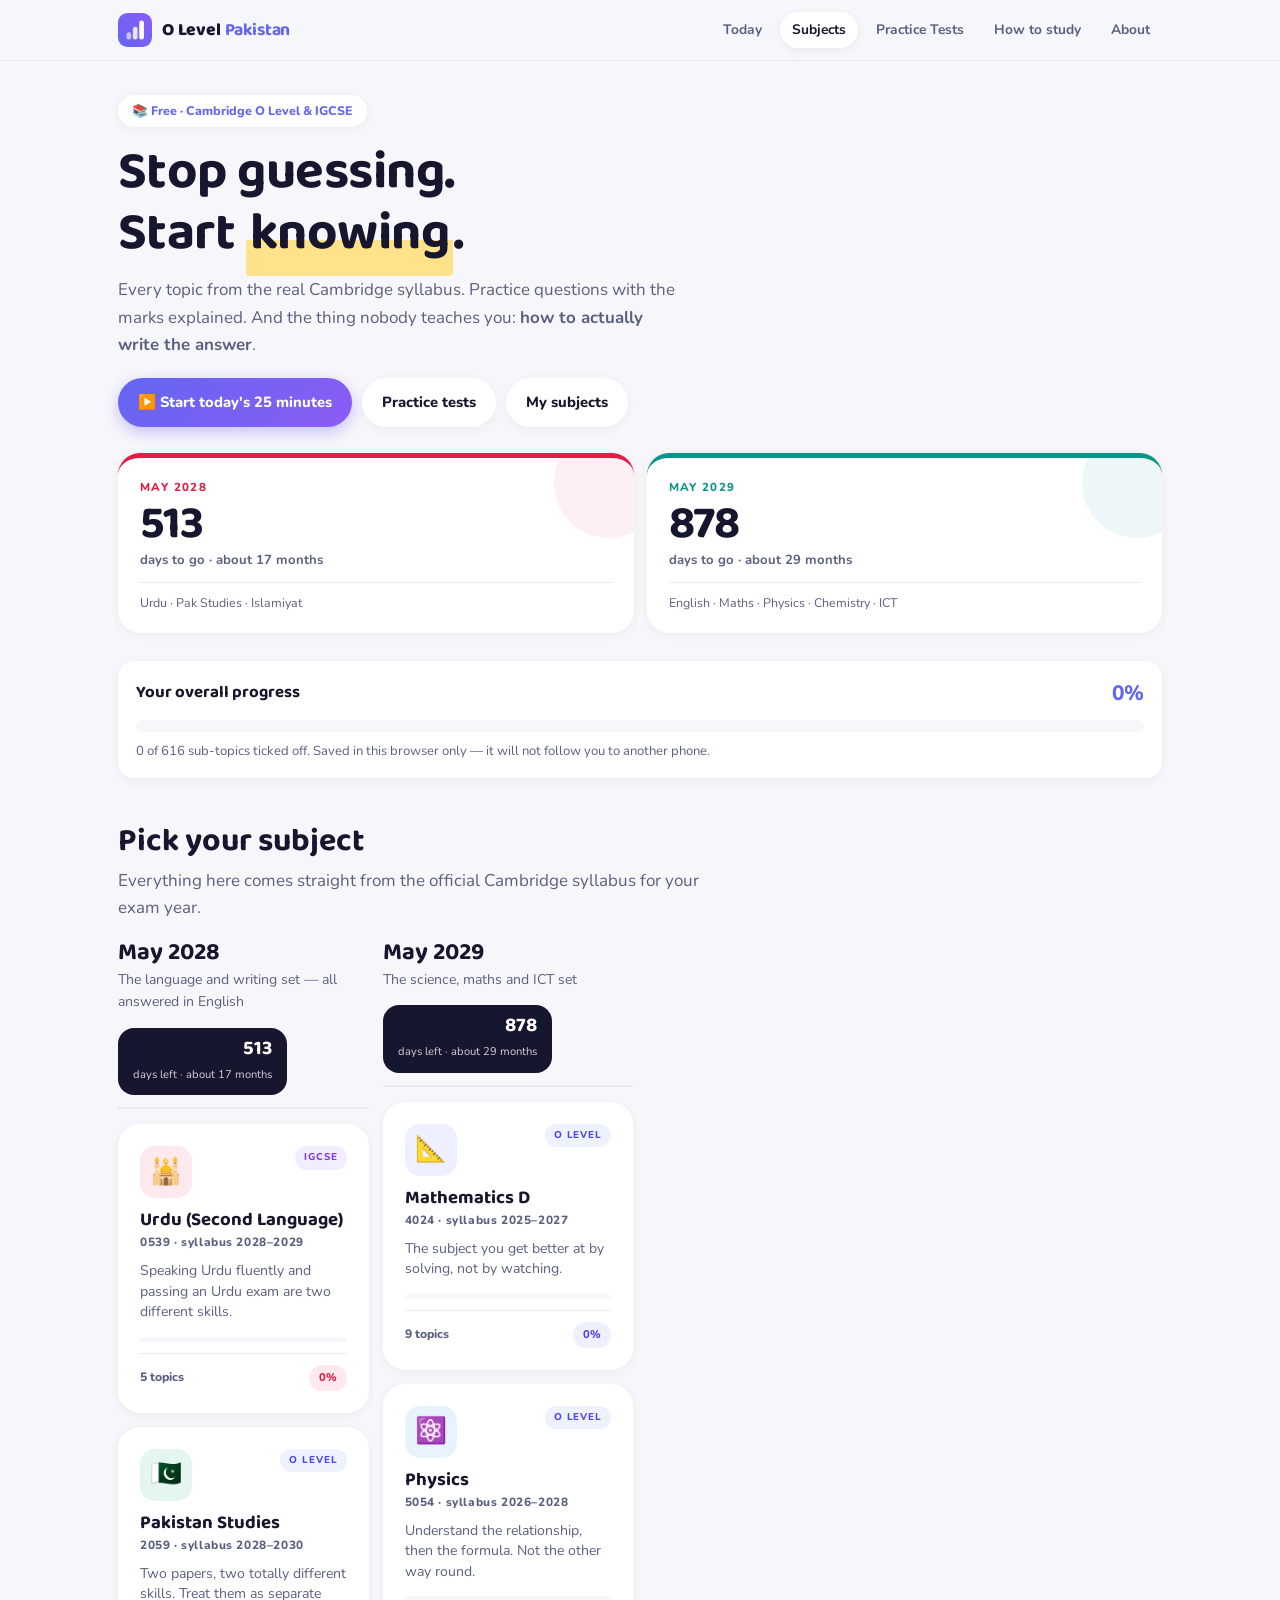
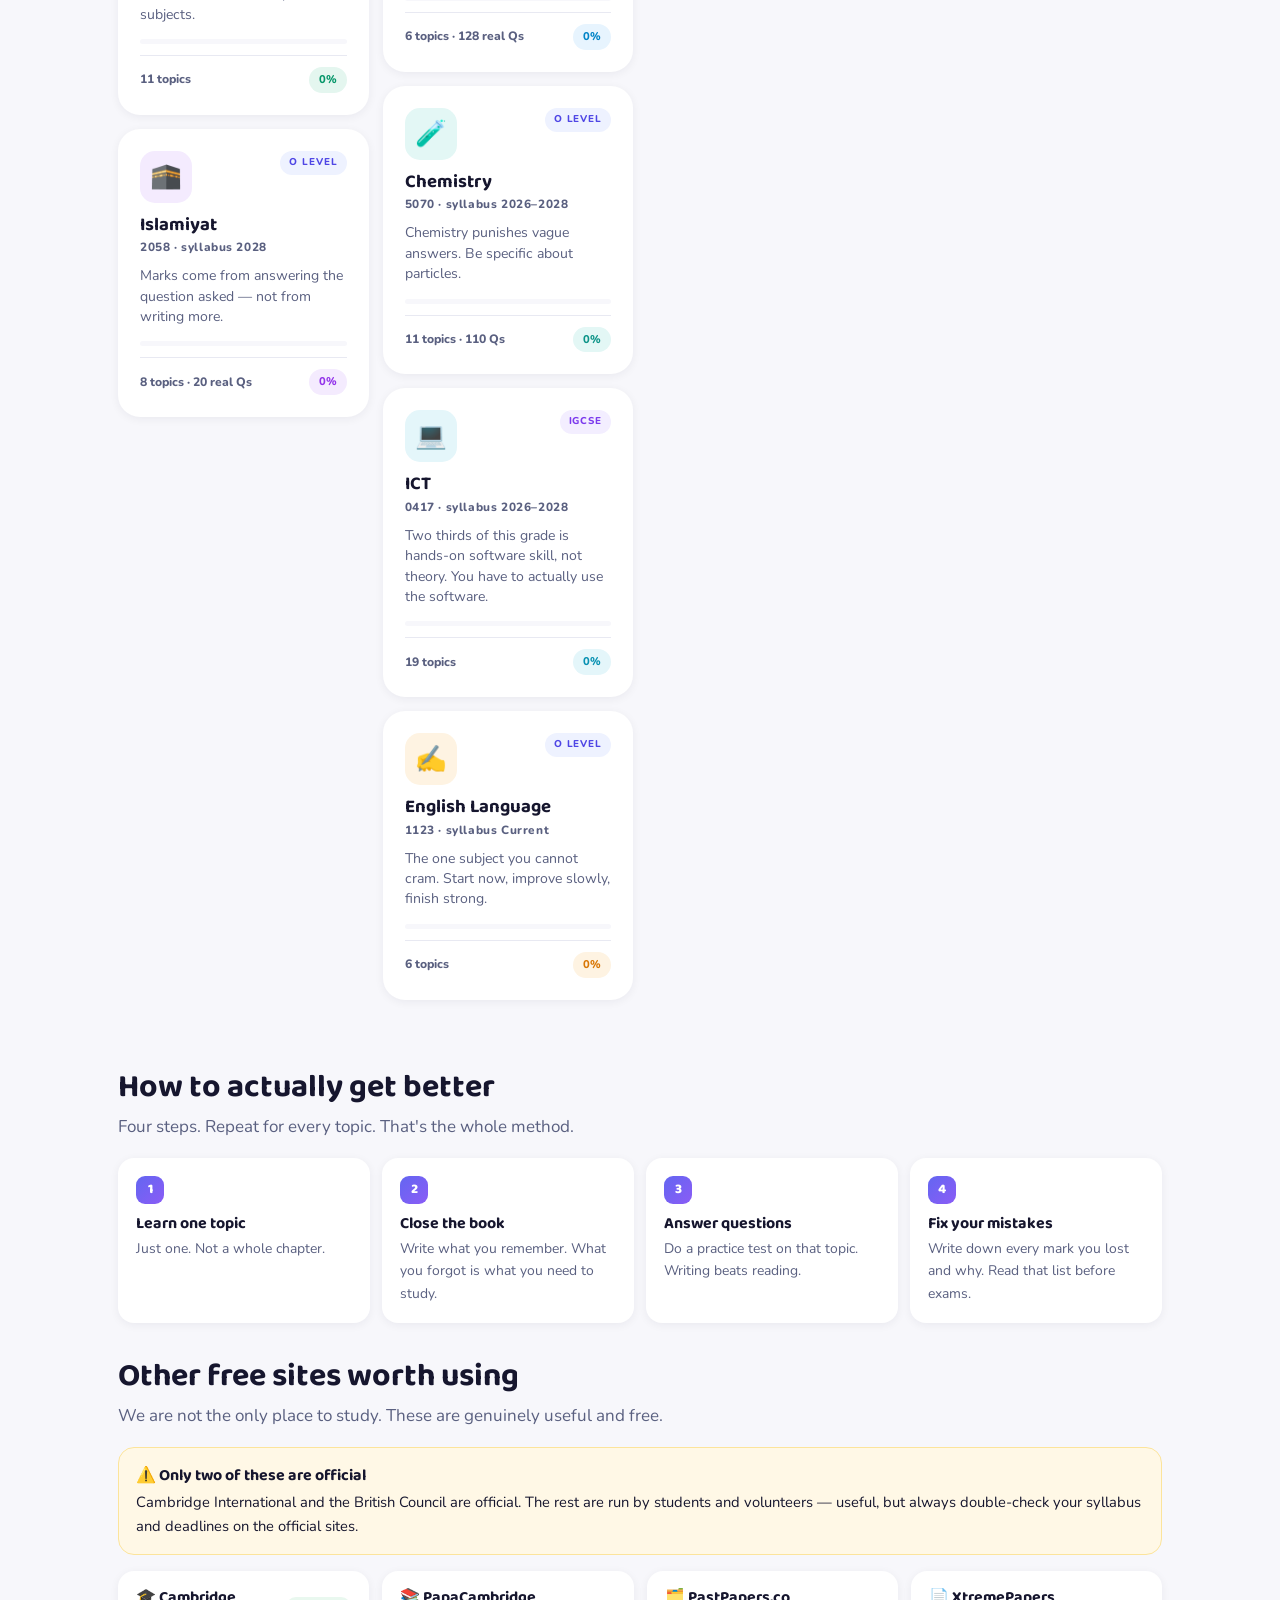
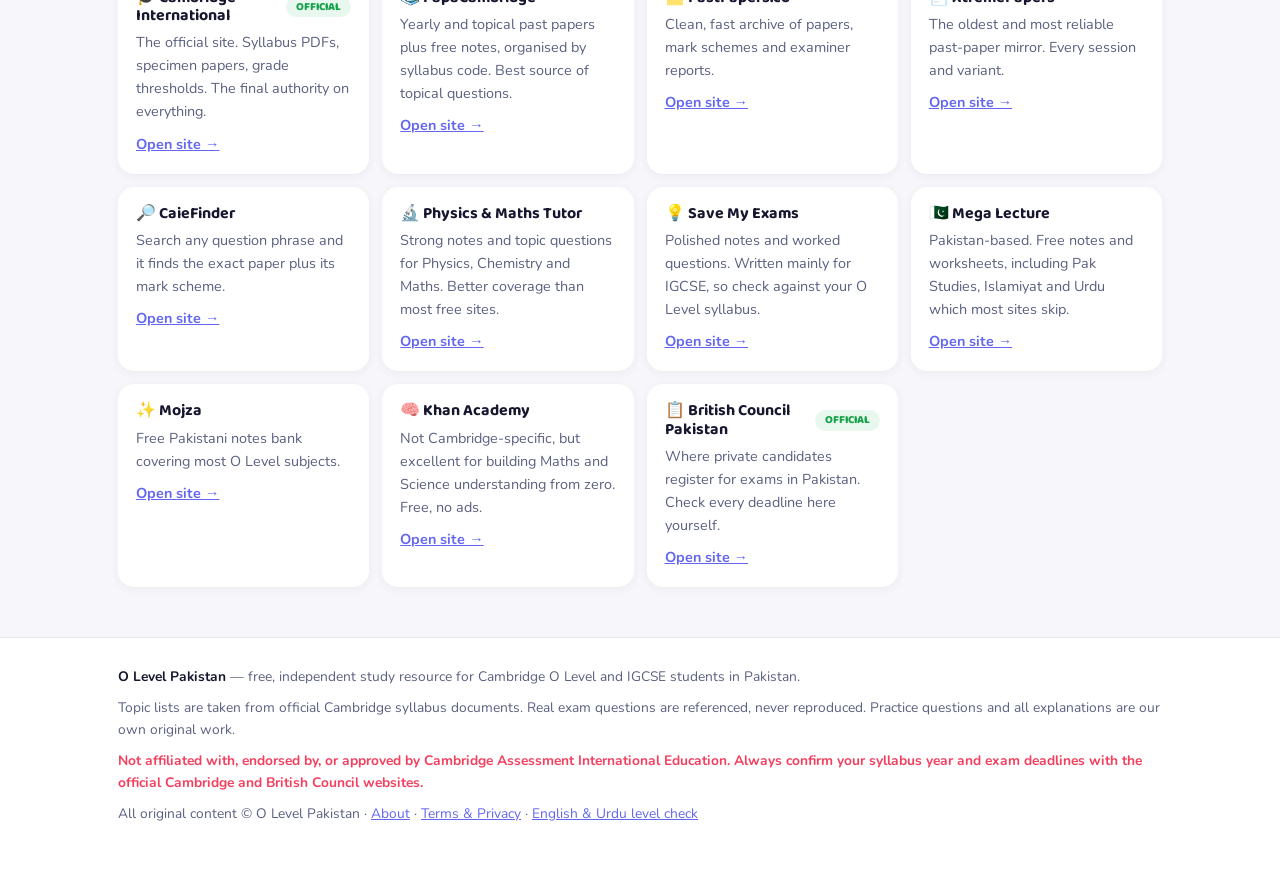
==== commit 00b5c35d: "index islamiyat 2026" ====
--- a/index.html
+++ b/index.html
@@ -8,7 +8,7 @@
 <link rel="preconnect" href="https://fonts.googleapis.com">
 <link rel="preconnect" href="https://fonts.gstatic.com" crossorigin>
 <link href="https://fonts.googleapis.com/css2?family=Baloo+2:wght@600;700;800&family=Nunito:wght@400;600;700;800&display=swap" rel="stylesheet">
-<link rel="stylesheet" href="style.css?v=12">
+<link rel="stylesheet" href="style.css?v=13">
 <link rel="canonical" href="https://olevelpakistan.com/">
 <meta property="og:title" content="O Level Pakistan — Free Syllabus, Past Papers &amp; Study Plan">
 <meta property="og:description" content="Every topic from the official Cambridge syllabus, real past-paper questions and what examiners actually want. Free.">
@@ -99,16 +99,16 @@
   </div>
 </footer>
 
-<script src="data.js?v=12"></script>
-<script src="questions.js?v=12"></script>
-<script src="realquestions.js?v=12"></script>
-<script src="app.js?v=12"></script>
+<script src="data.js?v=13"></script>
+<script src="questions.js?v=13"></script>
+<script src="realquestions.js?v=13"></script>
+<script src="app.js?v=13"></script>
 <script>
   renderCountdowns(document.getElementById("bigcount"));
   renderSubjectGrid(document.getElementById("grid"));
   renderOverall(document.getElementById("overall"));
   renderResources(document.getElementById("reslist"));
 </script>
-<script src="ui.js?v=12"></script>
+<script src="ui.js?v=13"></script>
 </body>
 </html>
